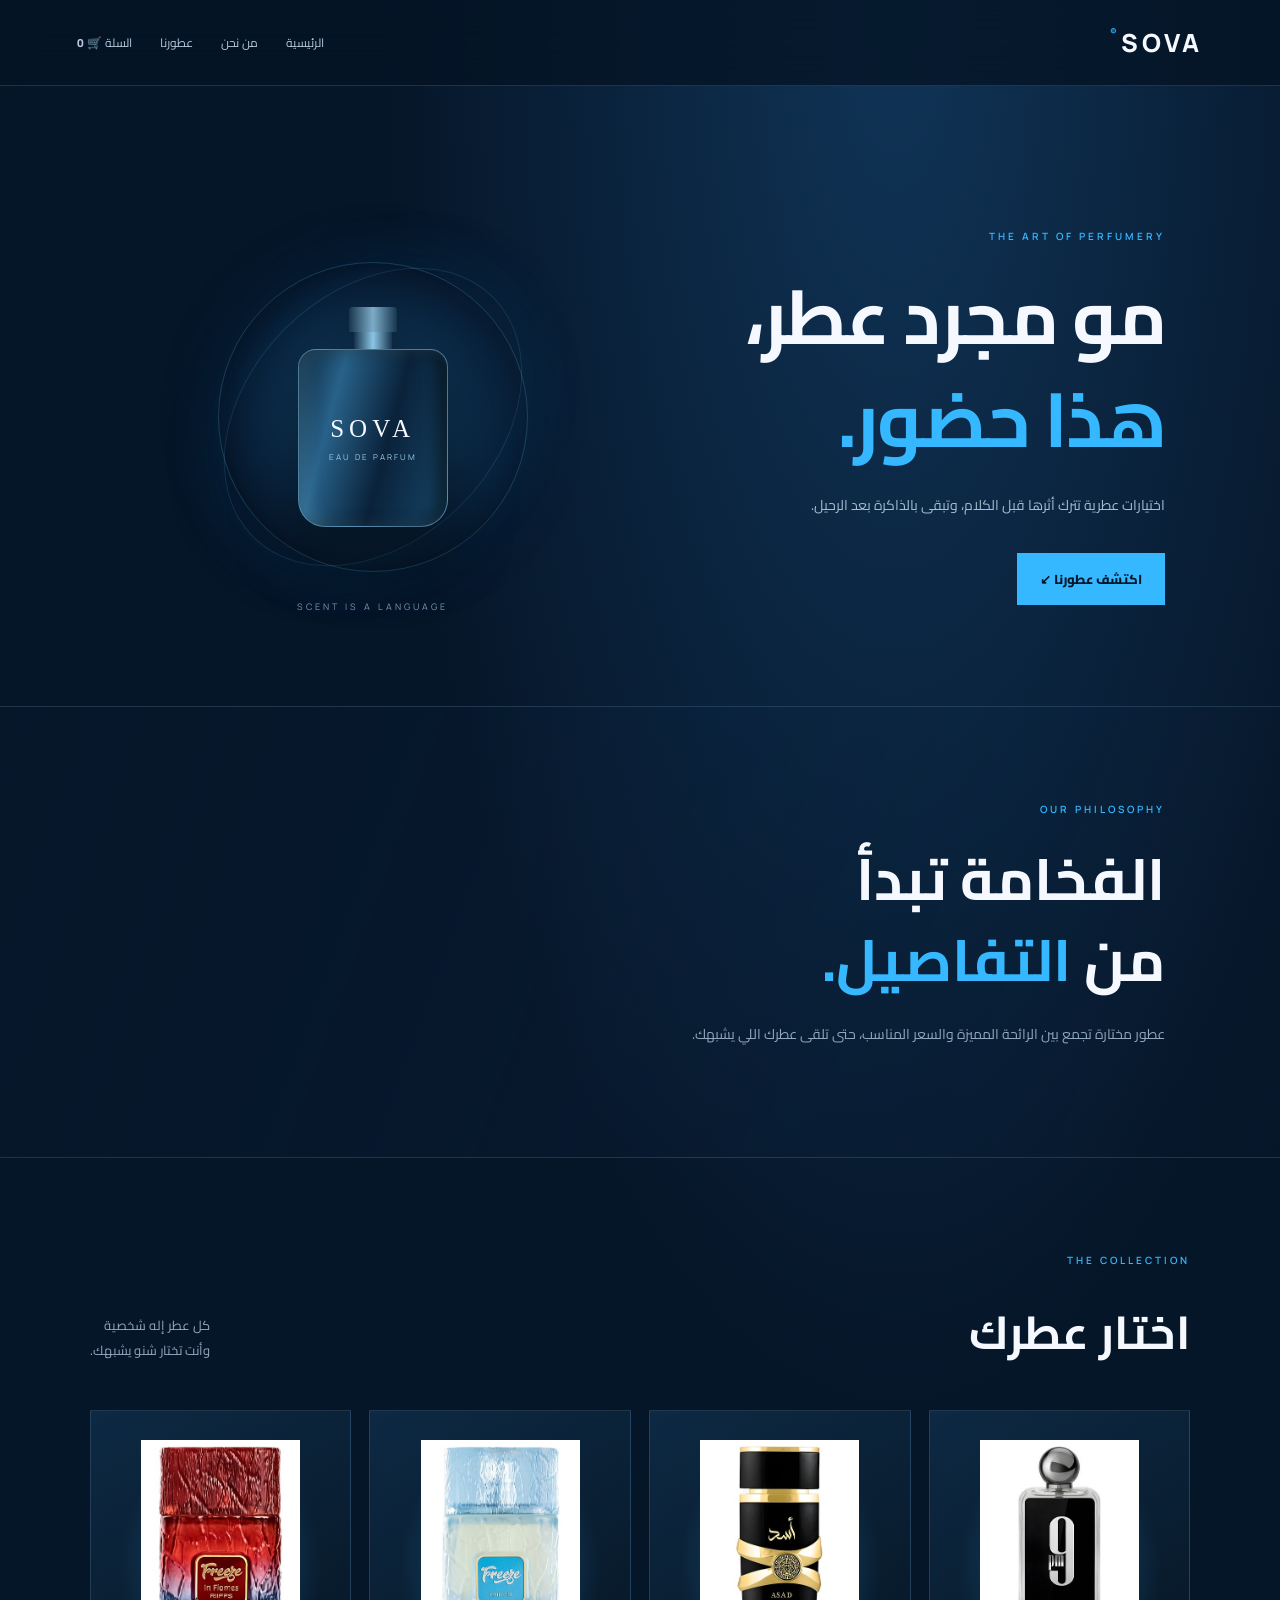
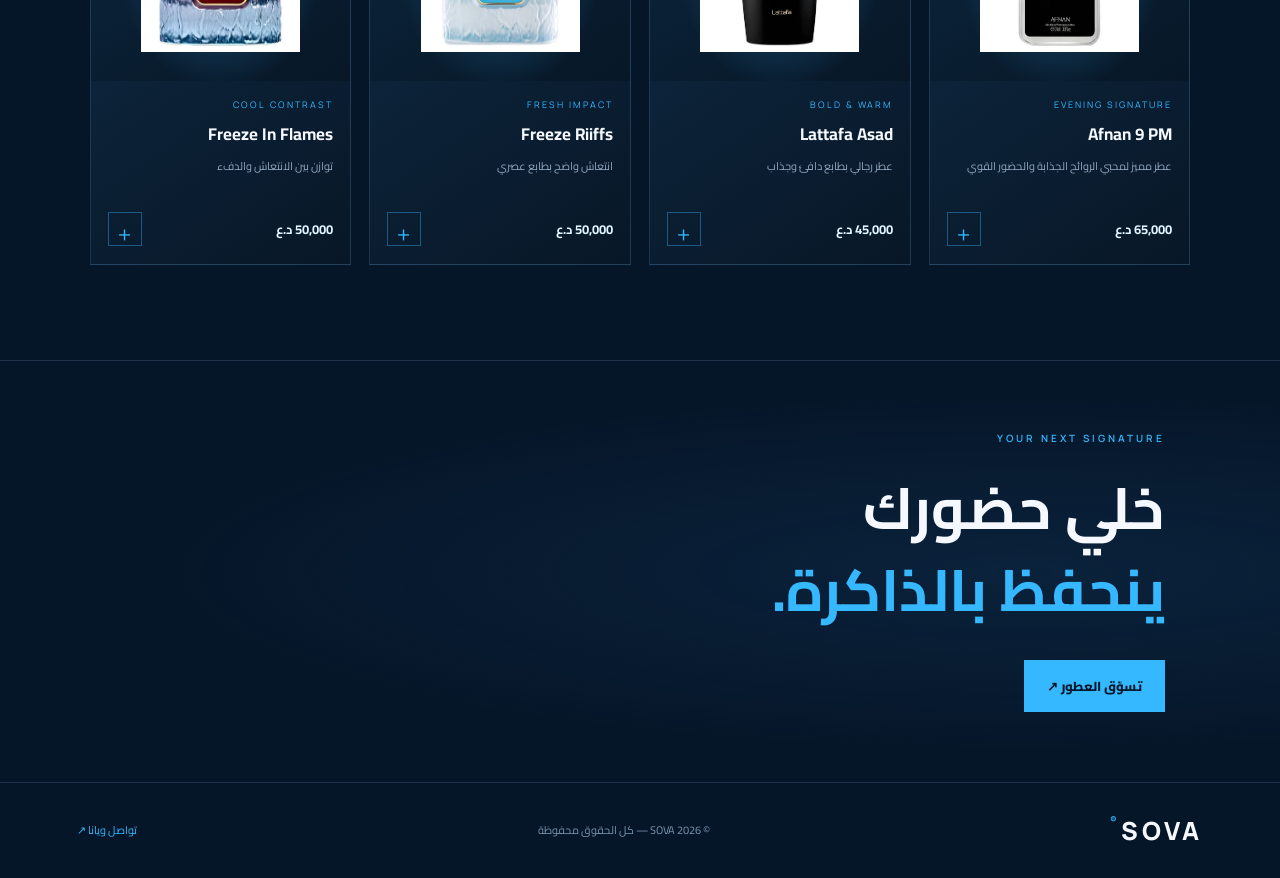
==== index.html @ 84c91864 "Change favicon from PNG to SVG format" ====
<!DOCTYPE html>
<html lang="ar" dir="rtl">
<head>
  <link rel="icon" type="image/svg+xml" href="static/images/sova-icon.svg">
  <meta charset="UTF-8">
  <meta name="viewport" content="width=device-width, initial-scale=1.0">
  <meta name="theme-color" content="#061629">
  <title>SOVA | عطور فاخرة</title>
  <link rel="stylesheet" href="static/css/style.css">
</head>
<body>

<header class="header">
  <a class="logo" href="index.html">SOVA<span>®</span></a>
  <nav>
    <a href="index.html">الرئيسية</a>
    <a href="#about">من نحن</a>
    <a href="#collection">عطورنا</a>
    <a href="cart.html">السلة 🛒 <b id="cart-count">0</b></a>
  </nav>
</header>

<main>
  <section class="hero">
    <div class="hero-content">
      <p class="eyebrow">THE ART OF PERFUMERY</p>
      <h1>مو مجرد عطر،<br><span>هذا حضور.</span></h1>
      <p class="description">
        اختيارات عطرية تترك أثرها قبل الكلام،
        وتبقى بالذاكرة بعد الرحيل.
      </p>
      <a class="button" href="#collection">اكتشف عطورنا ↙</a>
    </div>

    <div class="hero-art">
      <div class="ring ring-one"></div>
      <div class="ring ring-two"></div>
      <div class="bottle">
        <div class="cap"></div>
        <div class="neck"></div>
        <div class="bottle-body">
          <span>SOVA</span>
          <small>EAU DE PARFUM</small>
        </div>
      </div>
      <p class="art-caption">SCENT IS A LANGUAGE</p>
    </div>
  </section>

  <section class="about" id="about">
    <p class="eyebrow">OUR PHILOSOPHY</p>
    <h2>الفخامة تبدأ<br>من <span>التفاصيل.</span></h2>
    <p>عطور مختارة تجمع بين الرائحة المميزة والسعر المناسب، حتى تلقى عطرك اللي يشبهك.</p>
  </section>

  <section class="collection" id="collection">
    <div class="section-heading">
      <div>
        <p class="eyebrow">THE COLLECTION</p>
        <h2>اختار عطرك</h2>
      </div>
      <p>كل عطر إله شخصية<br>وأنت تختار شنو يشبهك.</p>
    </div>

    <div class="products">
      <article class="product">
        <a href="product.html?id=afnan" class="product-image">
          <img src="static/images/AFNAN.jpg" alt="Afnan 9 PM">
        </a>
        <p class="product-label">EVENING SIGNATURE</p>
        <h3>Afnan 9 PM</h3>
        <p class="product-desc">عطر مميز لمحبي الروائح الجذابة والحضور القوي</p>
        <div class="product-bottom">
          <strong>65,000 د.ع</strong>
          <button onclick="addToCart('afnan')">＋</button>
        </div>
      </article>

      <article class="product">
        <a href="product.html?id=asad" class="product-image">
          <img src="static/images/ASAD.jpg" alt="Lattafa Asad">
        </a>
        <p class="product-label">BOLD & WARM</p>
        <h3>Lattafa Asad</h3>
        <p class="product-desc">عطر رجالي بطابع دافئ وجذاب</p>
        <div class="product-bottom">
          <strong>45,000 د.ع</strong>
          <button onclick="addToCart('asad')">＋</button>
        </div>
      </article>

      <article class="product">
        <a href="product.html?id=freeze" class="product-image">
          <img src="static/images/FREEZE RIIFFS.jpg" alt="Freeze Riiffs">
        </a>
        <p class="product-label">FRESH IMPACT</p>
        <h3>Freeze Riiffs</h3>
        <p class="product-desc">انتعاش واضح بطابع عصري</p>
        <div class="product-bottom">
          <strong>50,000 د.ع</strong>
          <button onclick="addToCart('freeze')">＋</button>
        </div>
      </article>

      <article class="product">
        <a href="product.html?id=flames" class="product-image">
          <img src="static/images/FREEZE IN FLAMES RIIFFS.jpg" alt="Freeze In Flames Riiffs">
        </a>
        <p class="product-label">COOL CONTRAST</p>
        <h3>Freeze In Flames</h3>
        <p class="product-desc">توازن بين الانتعاش والدفء</p>
        <div class="product-bottom">
          <strong>50,000 د.ع</strong>
          <button onclick="addToCart('flames')">＋</button>
        </div>
      </article>
    </div>
  </section>

  <section class="closing">
    <p class="eyebrow">YOUR NEXT SIGNATURE</p>
    <h2>خلي حضورك<br><span>ينحفظ بالذاكرة.</span></h2>
    <a class="button" href="#collection">تسوّق العطور ↗</a>
  </section>
</main>

<footer>
  <a class="logo" href="index.html">SOVA<span>®</span></a>
  <p>© 2026 SOVA — كل الحقوق محفوظة</p>
  <a href="https://wa.me/9647806364447">تواصل ويانا ↗</a>
</footer>

<script src="static/js/app.js"></script>
</body>
</html>
---- static/css/style.css ----
@import url('https://fonts.googleapis.com/css2?family=Cairo:wght@400;500;600;700;800&family=Manrope:wght@400;500;600;700;800&display=swap');
:root{--bg:#061629;--panel:#0a2038;--blue:#35b8ff;--cyan:#8cddff;--text:#f5f8ff;--muted:#91a8bf;--line:rgba(154,204,238,.16)}
*{box-sizing:border-box}
html{scroll-behavior:smooth;scroll-padding-top:90px}
body{margin:0;background:radial-gradient(ellipse at 70% 0%,#103457 0,transparent 40%),var(--bg);color:var(--text);font-family:'Cairo',sans-serif;overflow-x:hidden}
a{color:inherit;text-decoration:none}
button{font:inherit;cursor:pointer}
.header{height:86px;display:flex;align-items:center;justify-content:space-between;padding:0 clamp(20px,6vw,88px);border-bottom:1px solid var(--line);background:rgba(5,20,37,.78);backdrop-filter:blur(18px);position:sticky;top:0;z-index:20}
.logo{font:800 25px Manrope,sans-serif;letter-spacing:4px;color:#f5f8ff}.logo span{font-size:10px;color:var(--blue);vertical-align:top}
nav{display:flex;align-items:center;gap:28px}nav a{font-size:12px;color:#b8cadd;transition:color .2s}nav a:hover{color:var(--blue)}
.hero{min-height:620px;padding:70px clamp(22px,9vw,140px) 28px;display:grid;grid-template-columns:1fr 1fr;align-items:center;gap:20px;position:relative;overflow:hidden}
.hero-content{z-index:2;animation:rise .9s both}.eyebrow{font:600 10px Manrope,sans-serif;letter-spacing:3px;color:var(--blue);margin:0 0 22px}
.hero h1{font-size:clamp(44px,6vw,76px);line-height:1.35;margin:0 0 20px;letter-spacing:-2px}.hero h1 span,.about h2 span,.closing h2 span{color:var(--blue)}
.description{max-width:420px;color:#a7bdd0;line-height:2;font-size:14px}
.button{display:inline-flex;align-items:center;justify-content:center;margin-top:20px;padding:14px 23px;background:var(--blue);color:#04172a;font-size:13px;font-weight:800;transition:.25s}.button:hover{transform:translateY(-3px);background:#8cddff}
.hero-art{height:420px;display:grid;place-items:center;position:relative;isolation:isolate}.hero-art:before{content:"";position:absolute;width:300px;height:300px;border-radius:50%;background:radial-gradient(circle,#1c5b88 0,#0b2b4a 48%,transparent 72%)}
.ring{position:absolute;width:310px;height:310px;border:1px solid #61bff13a;border-radius:50%;box-shadow:0 0 65px #0b4b7928}.ring-one{animation:spin 34s linear infinite}.ring-two{width:250px;height:340px;transform:rotate(45deg);border-color:#61bff126}
.bottle{position:relative;z-index:1;width:150px;filter:drop-shadow(0 20px 30px #0009);animation:float 5s ease-in-out infinite}.cap{width:48px;height:25px;margin:auto;background:linear-gradient(90deg,#19364e,#7dacc8,#17364d);border-radius:4px 4px 1px 1px}.neck{width:38px;height:17px;margin:auto;background:linear-gradient(90deg,#15334b,#8cc5e5,#18354d)}
.bottle-body{height:178px;border:1px solid #8cc5e57a;border-radius:18px 18px 27px 27px;background:linear-gradient(105deg,#0a243a,#28628a 25%,#0a223a 58%,#17486a);box-shadow:inset 9px 0 15px #9cdef32b,inset -10px 0 16px #0008;display:flex;align-items:center;justify-content:center;flex-direction:column;gap:8px}
.bottle-body span{font:500 25px Georgia,serif;letter-spacing:5px}.bottle-body small{font:8px Manrope,sans-serif;letter-spacing:2px;color:#9ecce5}.art-caption{position:absolute;bottom:5px;font:9px Manrope,sans-serif;letter-spacing:3px;color:#7698b4}
.about{padding:95px clamp(22px,9vw,140px);border-top:1px solid var(--line);border-bottom:1px solid var(--line);background:linear-gradient(110deg,transparent,#0a24402e,transparent)}
.about h2,.closing h2{font-size:clamp(36px,5vw,58px);line-height:1.4;margin:20px 0}.about>p:last-child{max-width:520px;color:var(--muted);line-height:2;font-size:14px}
.collection{padding:95px clamp(22px,7vw,105px)}.section-heading{display:flex;justify-content:space-between;align-items:end;margin-bottom:35px}.section-heading h2{font-size:clamp(32px,4vw,46px);margin:0}.section-heading>p{font-size:13px;color:var(--muted);line-height:1.9}
.products{display:grid;grid-template-columns:repeat(4,minmax(0,1fr));gap:18px}.product{background:linear-gradient(145deg,#102c47,#081727);border:1px solid var(--line);padding:0 0 18px;min-width:0;overflow:hidden;transition:transform .3s,border-color .3s}.product:hover{transform:translateY(-7px);border-color:#35b8ff70}
.product-image{height:240px;display:grid;place-items:center;background:radial-gradient(ellipse at 50% 58%,#1b527a 0,transparent 55%),linear-gradient(150deg,#0d2943,#071726);overflow:hidden}.product-image img{width:100%;height:100%;object-fit:contain;padding:15px;transition:transform .45s}.product:hover .product-image img{transform:scale(1.06)}
.product-label{font:9px Manrope,sans-serif;letter-spacing:2px;color:var(--blue);margin:17px 17px 7px}.product h3{font-size:17px;margin:0 17px 7px}.product-desc{font-size:11px;color:var(--muted);line-height:1.8;min-height:40px;margin:0 17px 15px}.product-bottom{display:flex;align-items:center;justify-content:space-between;gap:8px;margin:0 17px}.product-bottom strong{font-size:13px;color:#dff5ff}.product-bottom button{width:34px;height:34px;border:1px solid #35b8ff66;background:transparent;color:var(--blue);font-size:21px}.product-bottom button:hover{background:var(--blue);color:#031426}
.closing{padding:70px clamp(22px,9vw,140px);border-top:1px solid var(--line);background:radial-gradient(ellipse at 80% 50%,#10345766,transparent 60%)}.closing h2{margin-bottom:10px}
footer{padding:30px clamp(20px,6vw,88px);border-top:1px solid var(--line);display:flex;justify-content:space-between;align-items:center;gap:18px;color:#7995ad;font-size:11px}footer p{margin:0}footer>a:last-child{color:var(--blue)}
@keyframes rise{from{opacity:0;transform:translateY(22px)}to{opacity:1;transform:translateY(0)}}@keyframes float{0%,100%{transform:translateY(0)}50%{transform:translateY(-10px)}}@keyframes spin{to{transform:rotate(360deg)}}
@media(max-width:1000px){.products{grid-template-columns:repeat(2,minmax(0,1fr))}.hero{min-height:550px}.hero-art{height:350px}.product-image{height:250px}}
@media(max-width:650px){.header{height:auto;min-height:72px;padding:15px 18px;align-items:flex-start;gap:15px;flex-direction:column}.header nav{display:flex;flex-wrap:wrap;gap:14px}.hero{grid-template-columns:1fr;padding:45px 23px 20px}.hero h1{font-size:50px}.hero-art{height:320px;grid-row:2}.ring{width:245px;height:245px}.ring-two{width:200px;height:285px}.about,.collection,.closing{padding:65px 22px}.section-heading{align-items:flex-start;flex-direction:column;gap:12px}.section-heading>p br{display:none}.products{gap:11px}.product-image{height:180px}.product h3{font-size:14px}.product-label{font-size:8px;margin-right:12px;margin-left:12px}.product-desc{margin-right:12px;margin-left:12px;min-height:60px}.product-bottom{margin:0 12px}.product-bottom strong{font-size:11px}.product-bottom button{width:30px;height:30px}footer{flex-wrap:wrap}footer p{width:100%;order:3}}
@media(prefers-reduced-motion:reduce){*,*:before,*:after{animation-duration:.01ms!important;scroll-behavior:auto!important;transition-duration:.01ms!important}}

.product-card img {
    width: 100%;
    height: 280px;
    object-fit: contain;
    display: block;
    margin: 0 auto;
}

.product-card {
    overflow: hidden;
}


/* SOVA - ضبط صور العطور */
.product-image {
    height: 270px;
    padding: 14px;
    display: flex;
    align-items: center;
    justify-content: center;
    overflow: hidden;
}

.product-image img {
    display: block;
    width: 100%;
    height: 100%;
    max-width: 100%;
    max-height: 100%;
    object-fit: contain;
    object-position: center;
}


/* Fix SOVA product image visibility */
.product-image img {
    display: block !important;
    opacity: 1 !important;
    visibility: visible !important;
    width: 100% !important;
    height: 100% !important;
    max-width: 100%;
    object-fit: contain !important;
    position: relative;
    z-index: 2;
}
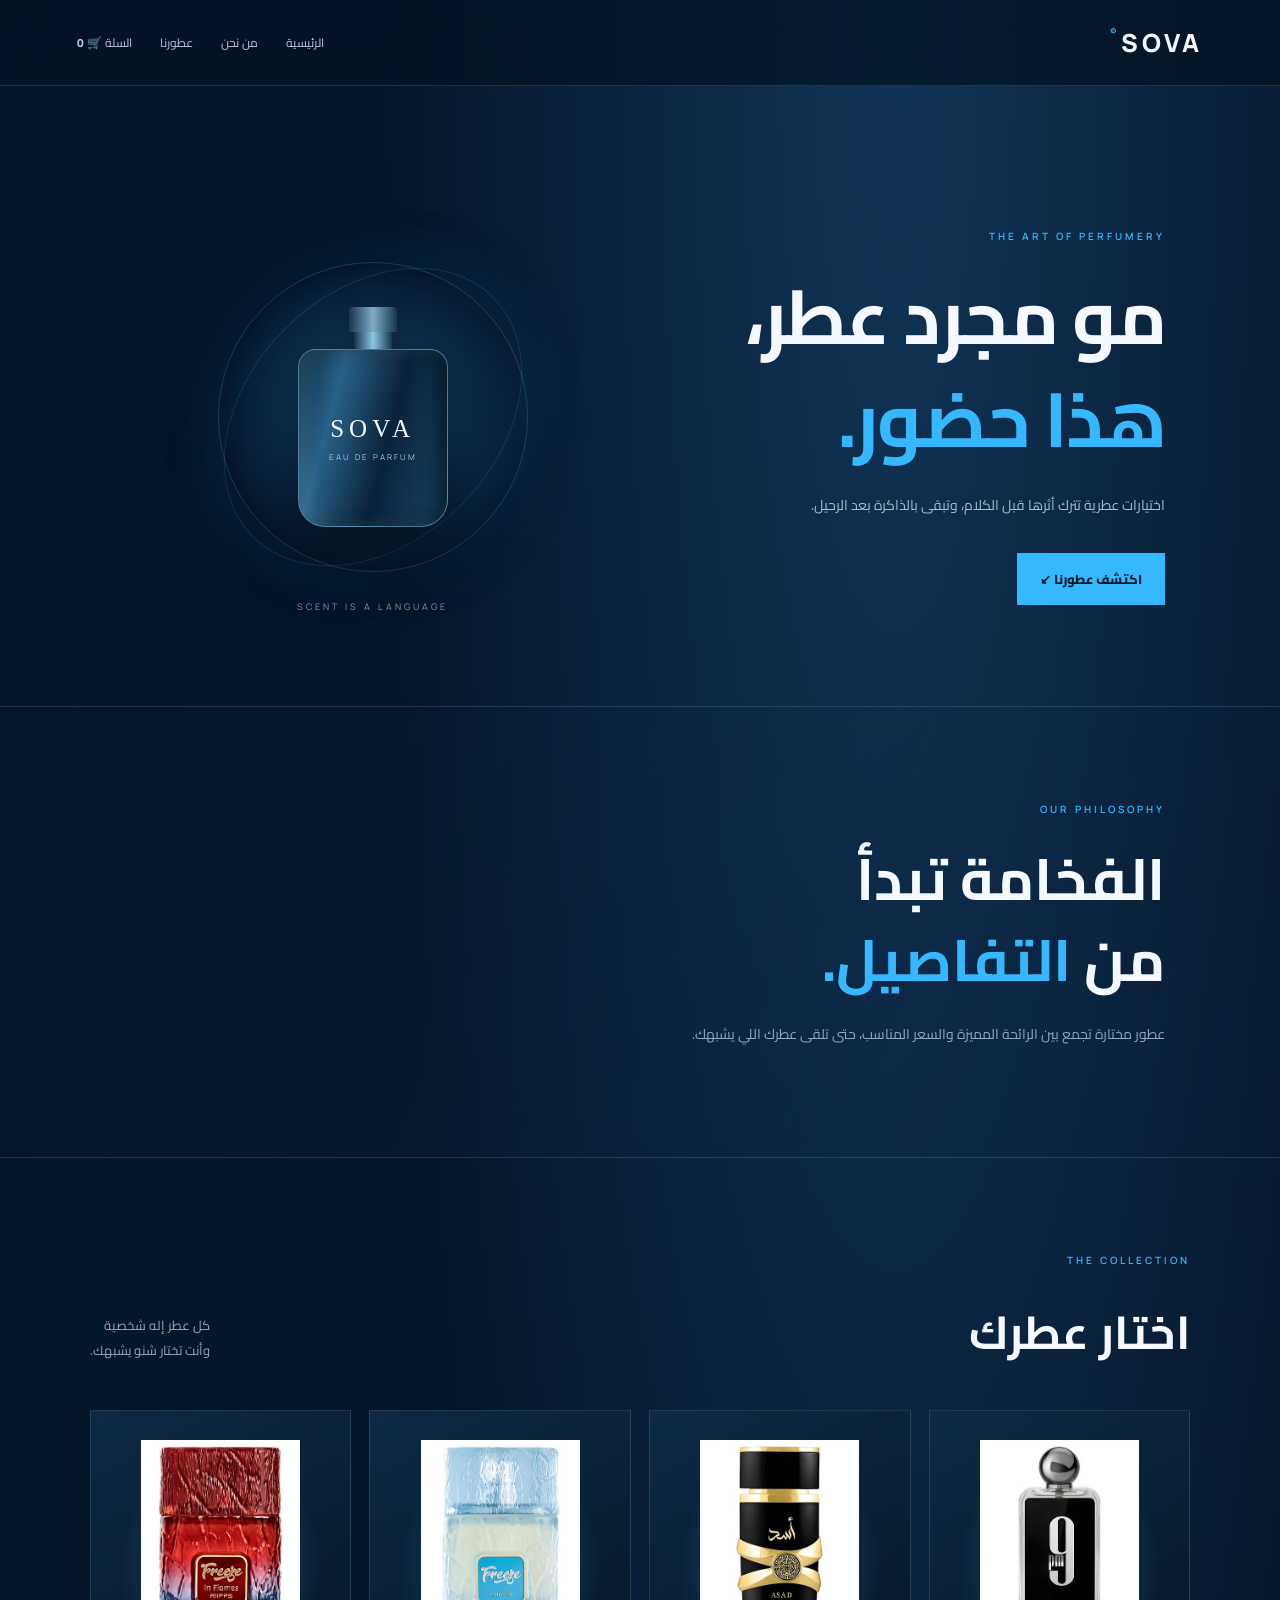
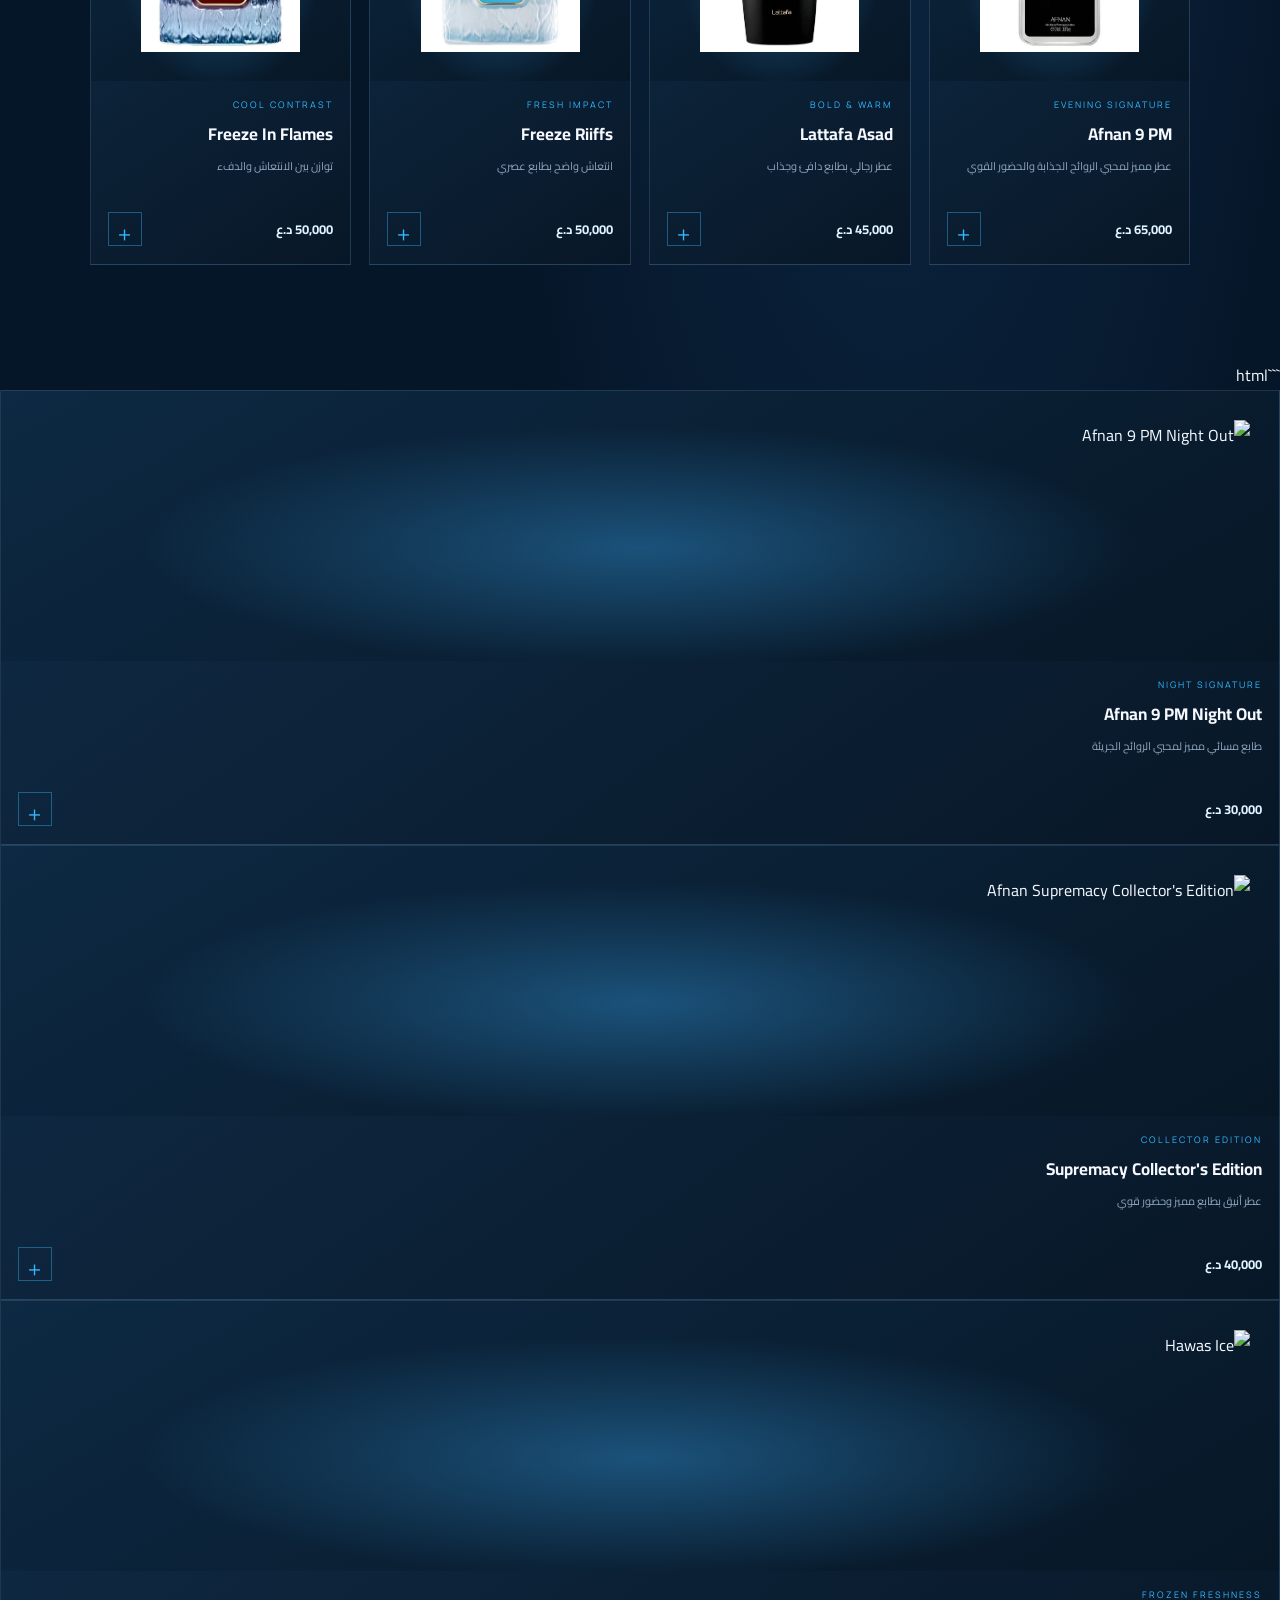
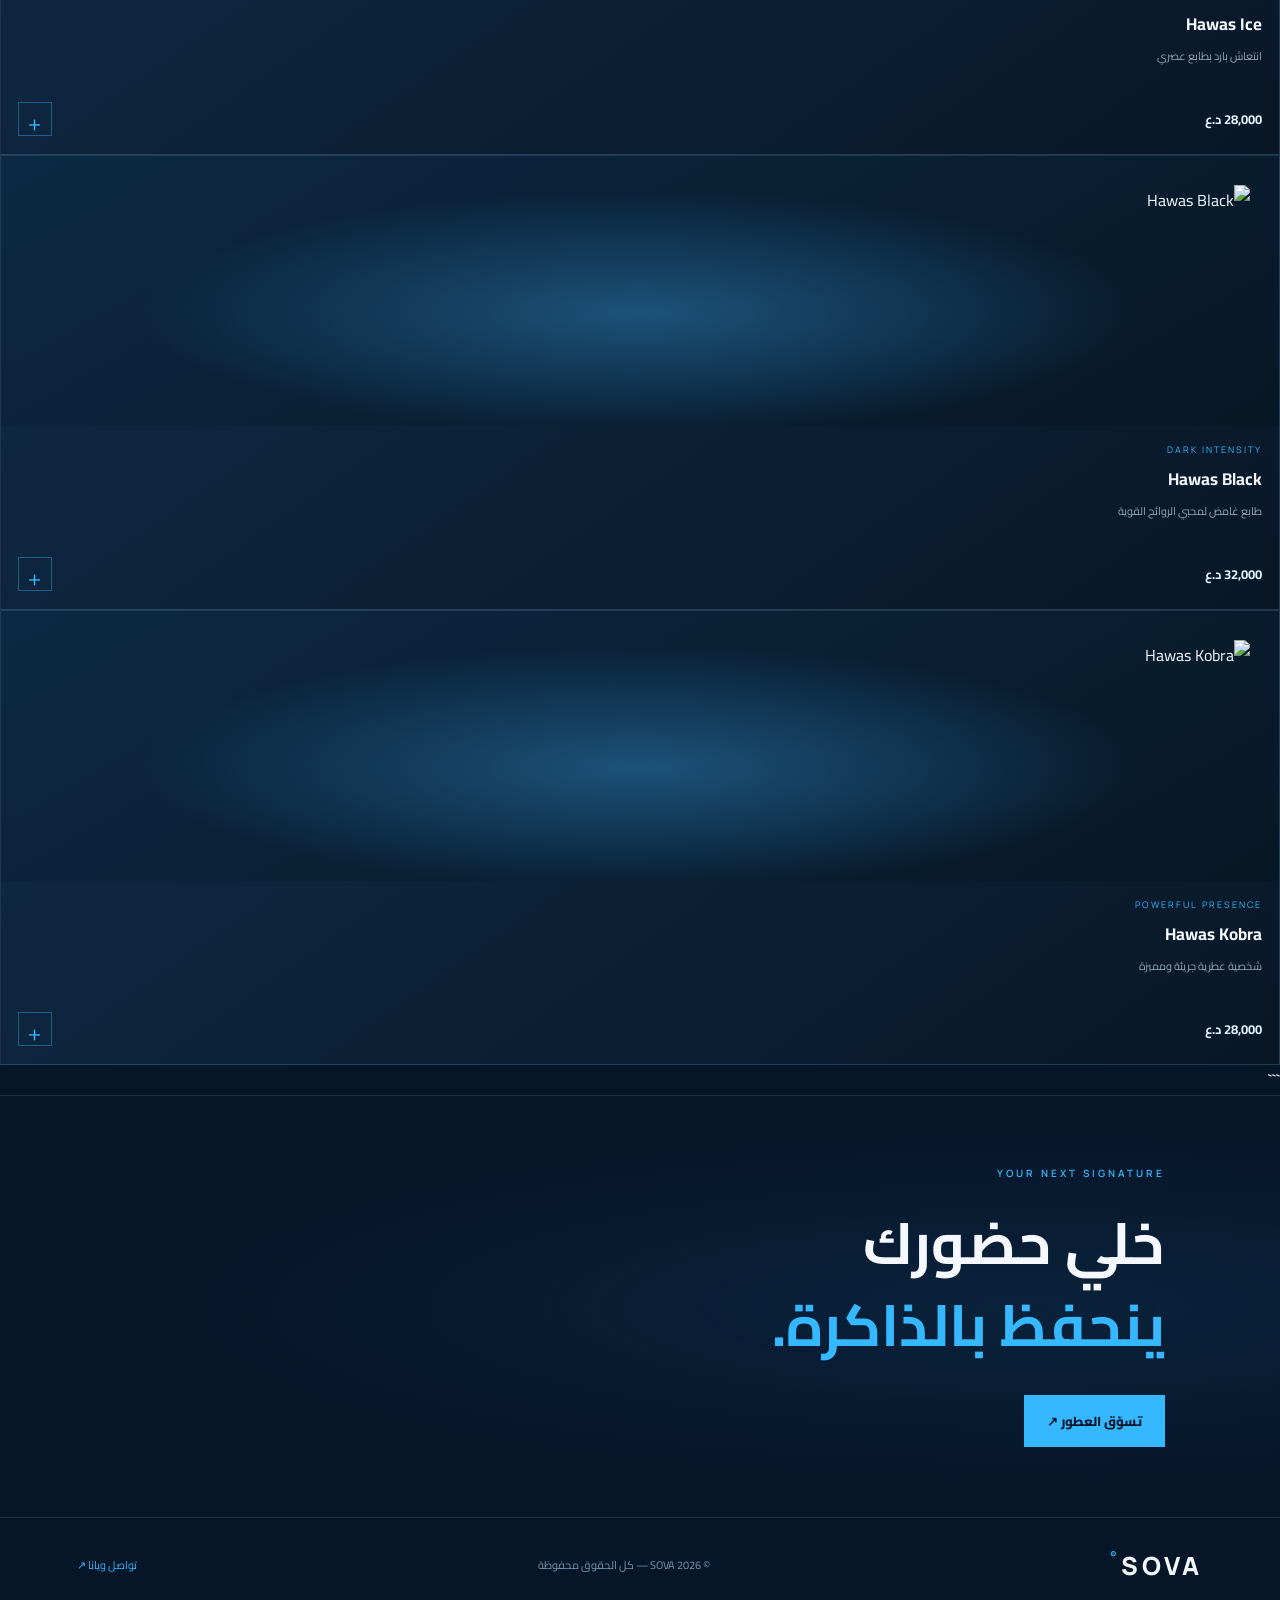
==== commit 980b155f: "Add multiple product articles to index.html" ====
--- a/index.html
+++ b/index.html
@@ -117,6 +117,77 @@
       </article>
     </div>
   </section>
+  ```html
+      <!-- Afnan 9 PM Night Out -->
+      <article class="product">
+        <a href="product.html?id=night-out" class="product-image">
+          <img src="static/images/night-out.jpg" alt="Afnan 9 PM Night Out">
+        </a>
+        <p class="product-label">NIGHT SIGNATURE</p>
+        <h3>Afnan 9 PM Night Out</h3>
+        <p class="product-desc">طابع مسائي مميز لمحبي الروائح الجريئة</p>
+        <div class="product-bottom">
+          <strong>30,000 د.ع</strong>
+          <button onclick="addToCart('night-out')">＋</button>
+        </div>
+      </article>
+
+      <!-- Afnan Supremacy Collector's Edition -->
+      <article class="product">
+        <a href="product.html?id=supremacy-ce" class="product-image">
+          <img src="static/images/supremacy-ce.jpg" alt="Afnan Supremacy Collector's Edition">
+        </a>
+        <p class="product-label">COLLECTOR EDITION</p>
+        <h3>Supremacy Collector's Edition</h3>
+        <p class="product-desc">عطر أنيق بطابع مميز وحضور قوي</p>
+        <div class="product-bottom">
+          <strong>40,000 د.ع</strong>
+          <button onclick="addToCart('supremacy-ce')">＋</button>
+        </div>
+      </article>
+
+      <!-- Hawas Ice -->
+      <article class="product">
+        <a href="product.html?id=hawas-ice" class="product-image">
+          <img src="static/images/hawas-ice.jpg" alt="Hawas Ice">
+        </a>
+        <p class="product-label">FROZEN FRESHNESS</p>
+        <h3>Hawas Ice</h3>
+        <p class="product-desc">انتعاش بارد بطابع عصري</p>
+        <div class="product-bottom">
+          <strong>28,000 د.ع</strong>
+          <button onclick="addToCart('hawas-ice')">＋</button>
+        </div>
+      </article>
+
+      <!-- Hawas Black -->
+      <article class="product">
+        <a href="product.html?id=hawas-black" class="product-image">
+          <img src="static/images/hawas-black.jpg" alt="Hawas Black">
+        </a>
+        <p class="product-label">DARK INTENSITY</p>
+        <h3>Hawas Black</h3>
+        <p class="product-desc">طابع غامض لمحبي الروائح القوية</p>
+        <div class="product-bottom">
+          <strong>32,000 د.ع</strong>
+          <button onclick="addToCart('hawas-black')">＋</button>
+        </div>
+      </article>
+
+      <!-- Hawas Kobra -->
+      <article class="product">
+        <a href="product.html?id=hawas-kobra" class="product-image">
+          <img src="static/images/hawas-kobra.jpg" alt="Hawas Kobra">
+        </a>
+        <p class="product-label">POWERFUL PRESENCE</p>
+        <h3>Hawas Kobra</h3>
+        <p class="product-desc">شخصية عطرية جريئة ومميزة</p>
+        <div class="product-bottom">
+          <strong>28,000 د.ع</strong>
+          <button onclick="addToCart('hawas-kobra')">＋</button>
+        </div>
+      </article>
+```
 
   <section class="closing">
     <p class="eyebrow">YOUR NEXT SIGNATURE</p>
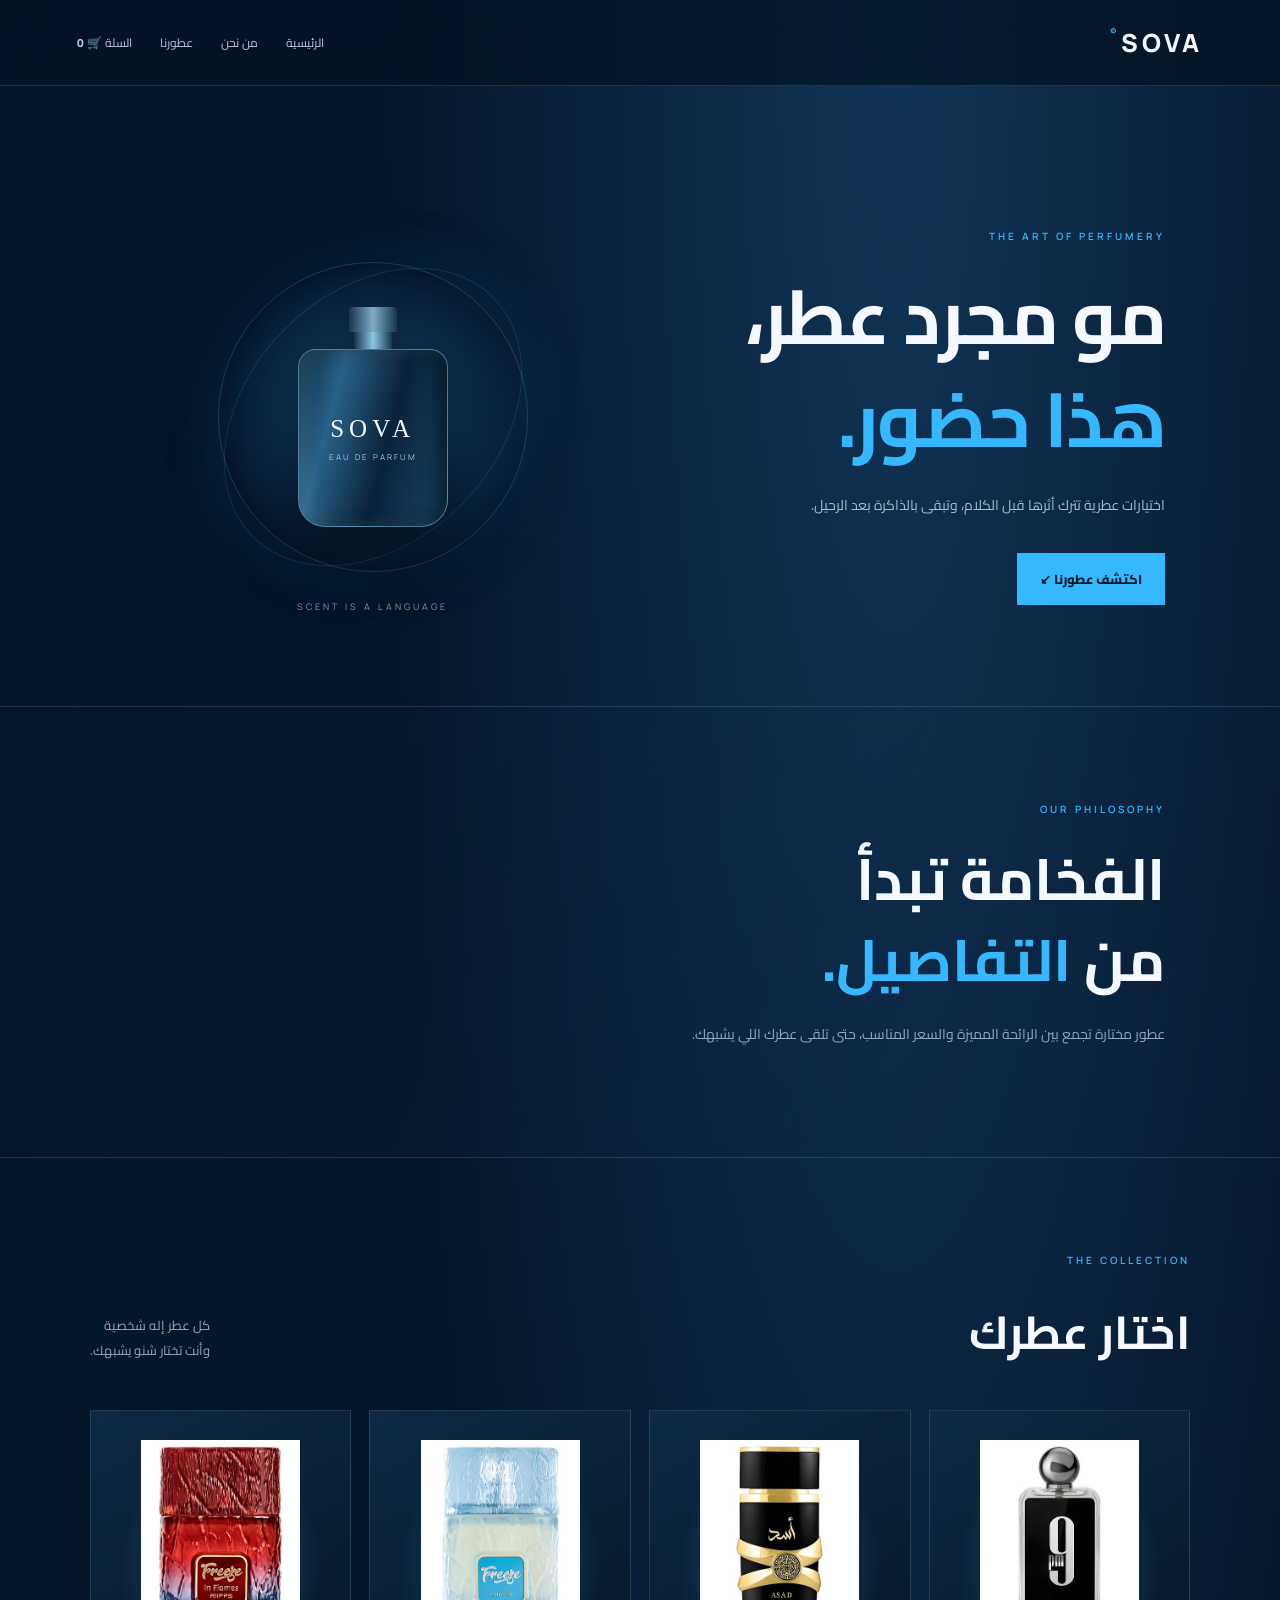
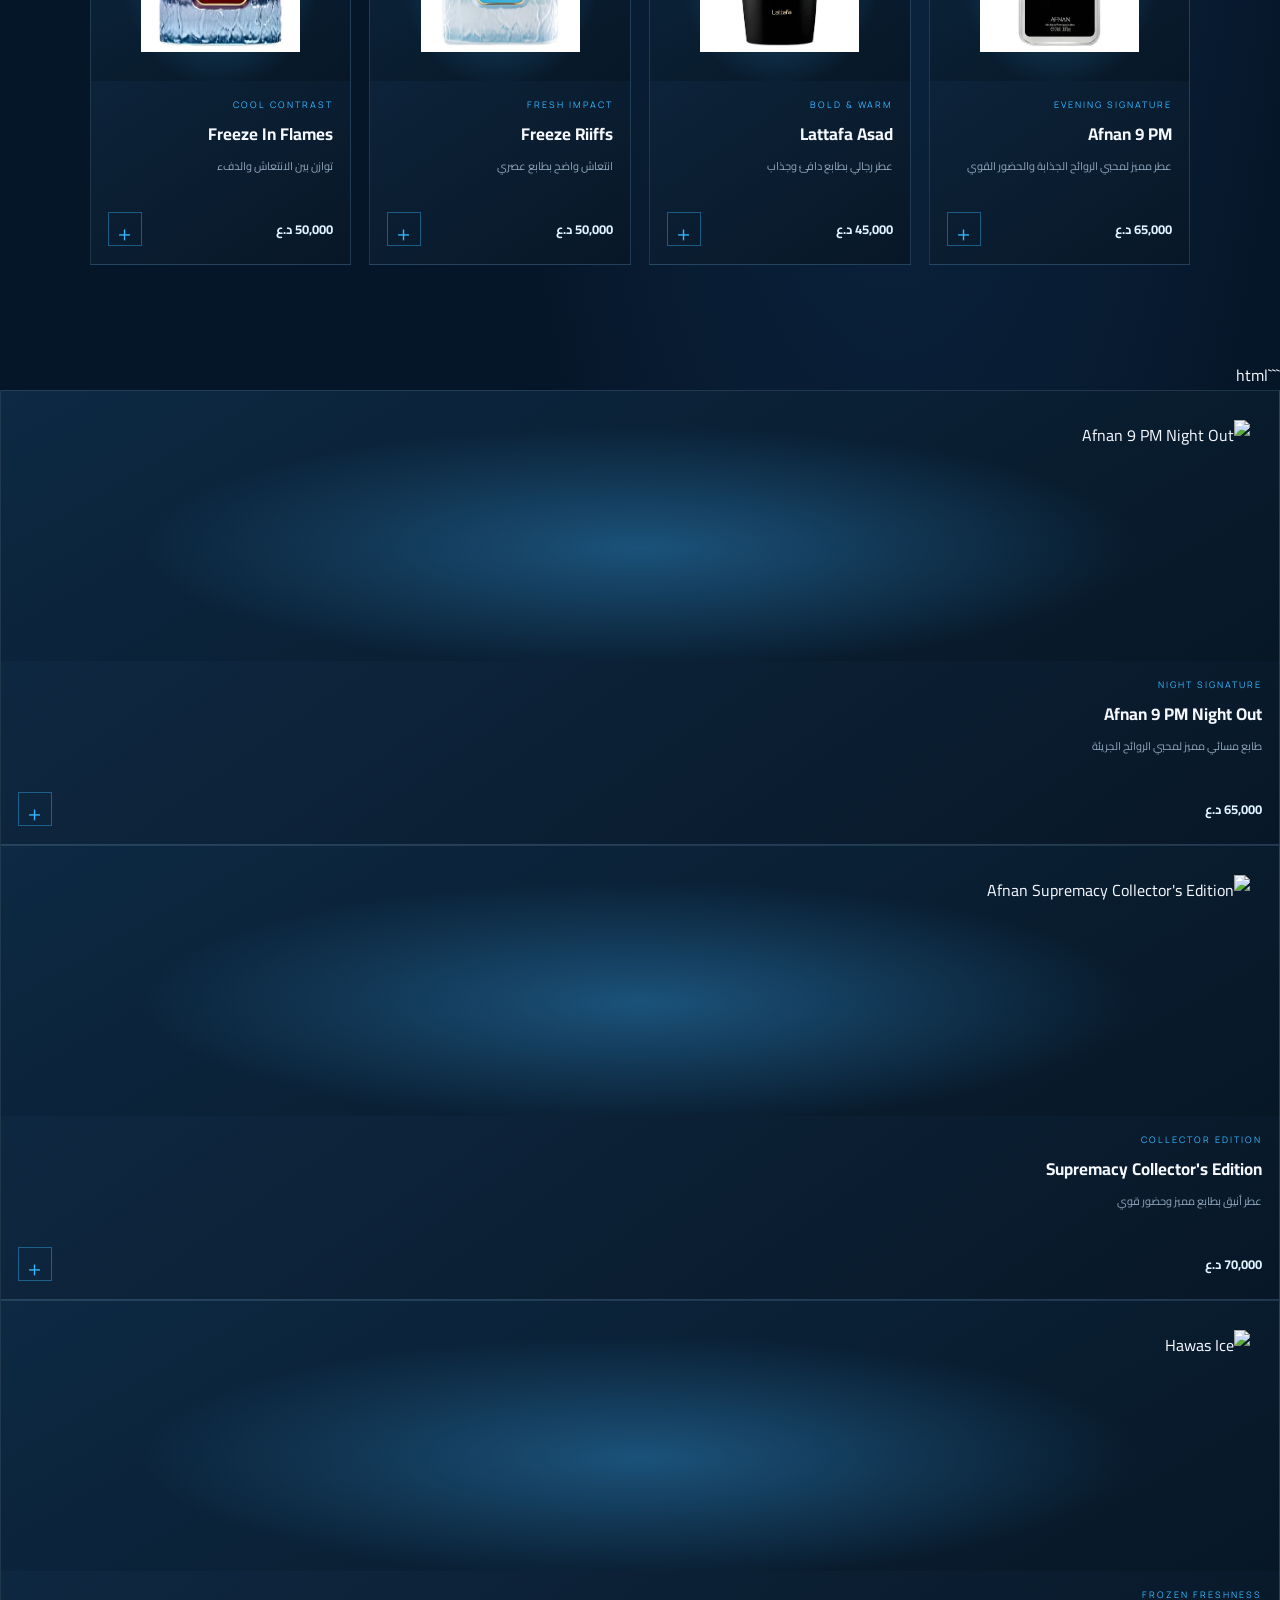
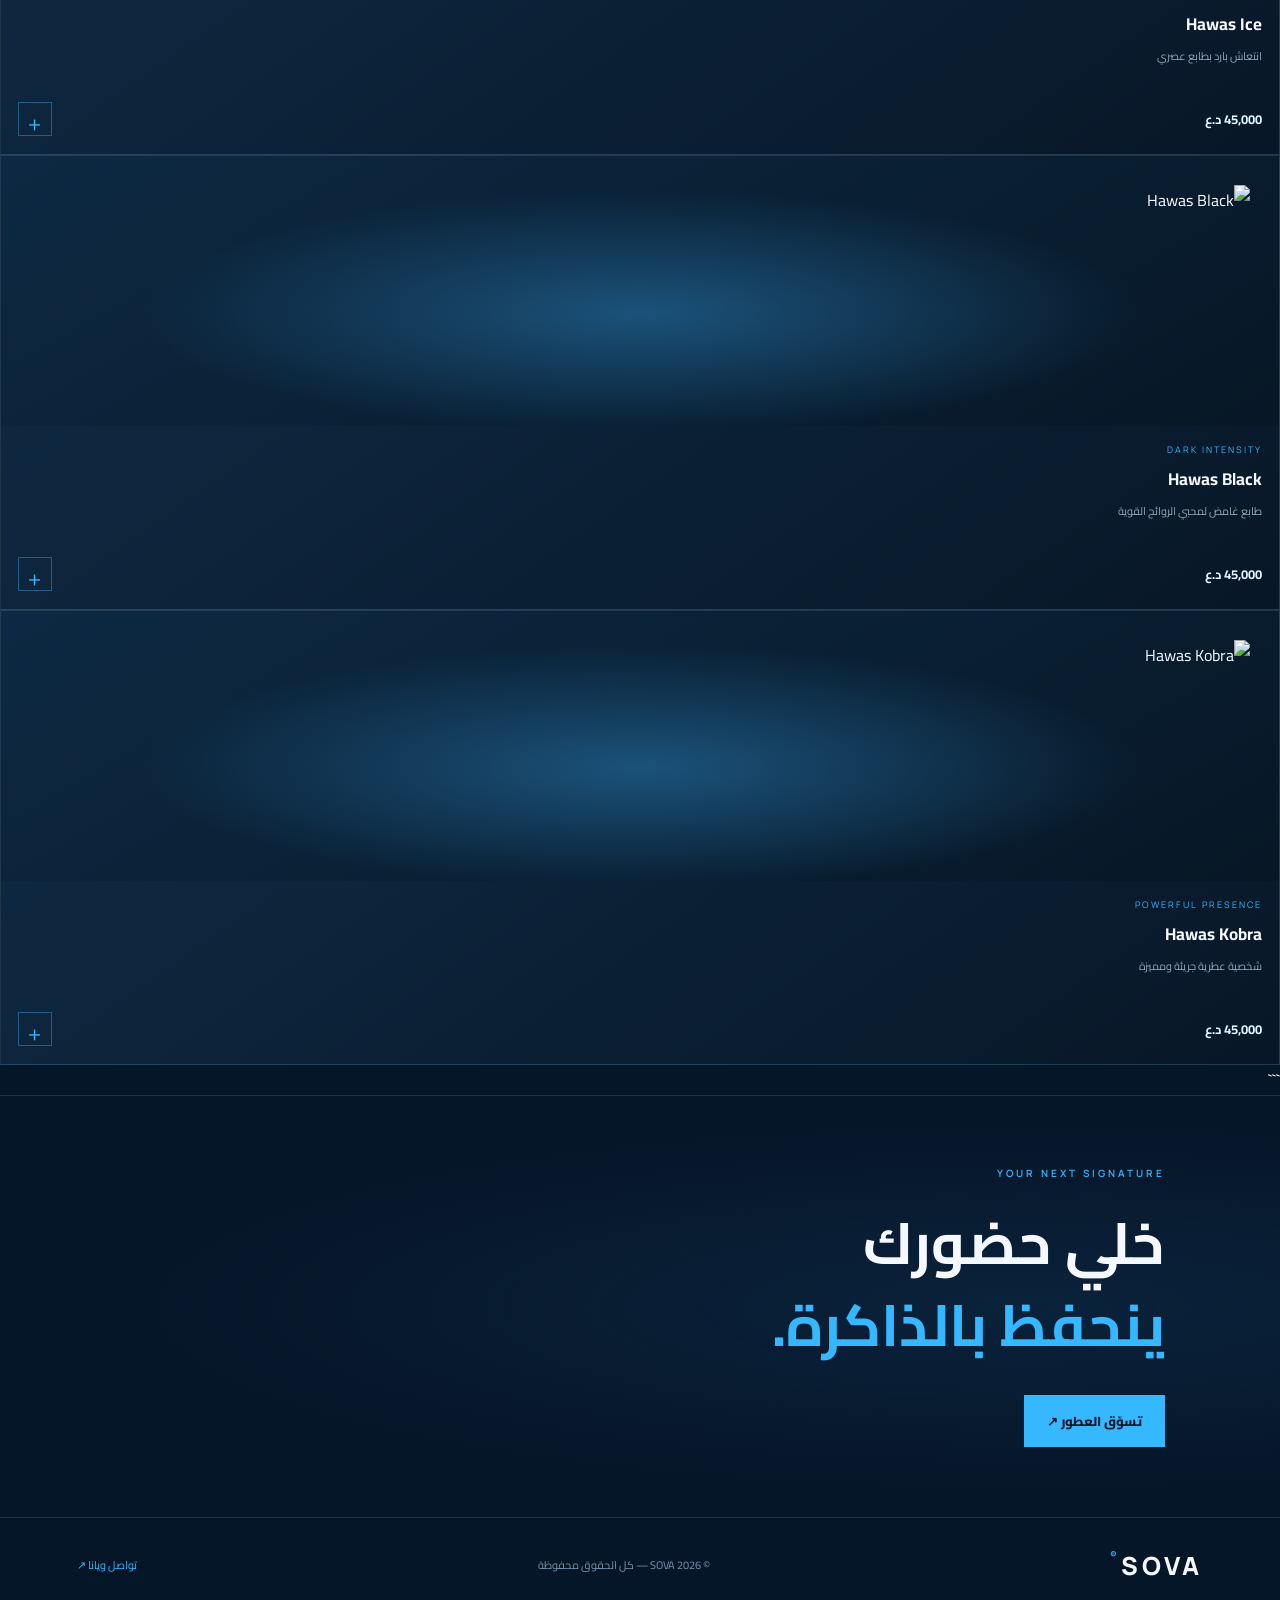
==== commit 6e42c078: "Update product prices in index.html" ====
--- a/index.html
+++ b/index.html
@@ -127,7 +127,7 @@
         <h3>Afnan 9 PM Night Out</h3>
         <p class="product-desc">طابع مسائي مميز لمحبي الروائح الجريئة</p>
         <div class="product-bottom">
-          <strong>30,000 د.ع</strong>
+          <strong>65,000 د.ع</strong>
           <button onclick="addToCart('night-out')">＋</button>
         </div>
       </article>
@@ -141,7 +141,7 @@
         <h3>Supremacy Collector's Edition</h3>
         <p class="product-desc">عطر أنيق بطابع مميز وحضور قوي</p>
         <div class="product-bottom">
-          <strong>40,000 د.ع</strong>
+          <strong>70,000 د.ع</strong>
           <button onclick="addToCart('supremacy-ce')">＋</button>
         </div>
       </article>
@@ -155,7 +155,7 @@
         <h3>Hawas Ice</h3>
         <p class="product-desc">انتعاش بارد بطابع عصري</p>
         <div class="product-bottom">
-          <strong>28,000 د.ع</strong>
+          <strong>45,000 د.ع</strong>
           <button onclick="addToCart('hawas-ice')">＋</button>
         </div>
       </article>
@@ -169,7 +169,7 @@
         <h3>Hawas Black</h3>
         <p class="product-desc">طابع غامض لمحبي الروائح القوية</p>
         <div class="product-bottom">
-          <strong>32,000 د.ع</strong>
+          <strong>45,000 د.ع</strong>
           <button onclick="addToCart('hawas-black')">＋</button>
         </div>
       </article>
@@ -183,7 +183,7 @@
         <h3>Hawas Kobra</h3>
         <p class="product-desc">شخصية عطرية جريئة ومميزة</p>
         <div class="product-bottom">
-          <strong>28,000 د.ع</strong>
+          <strong>45,000 د.ع</strong>
           <button onclick="addToCart('hawas-kobra')">＋</button>
         </div>
       </article>
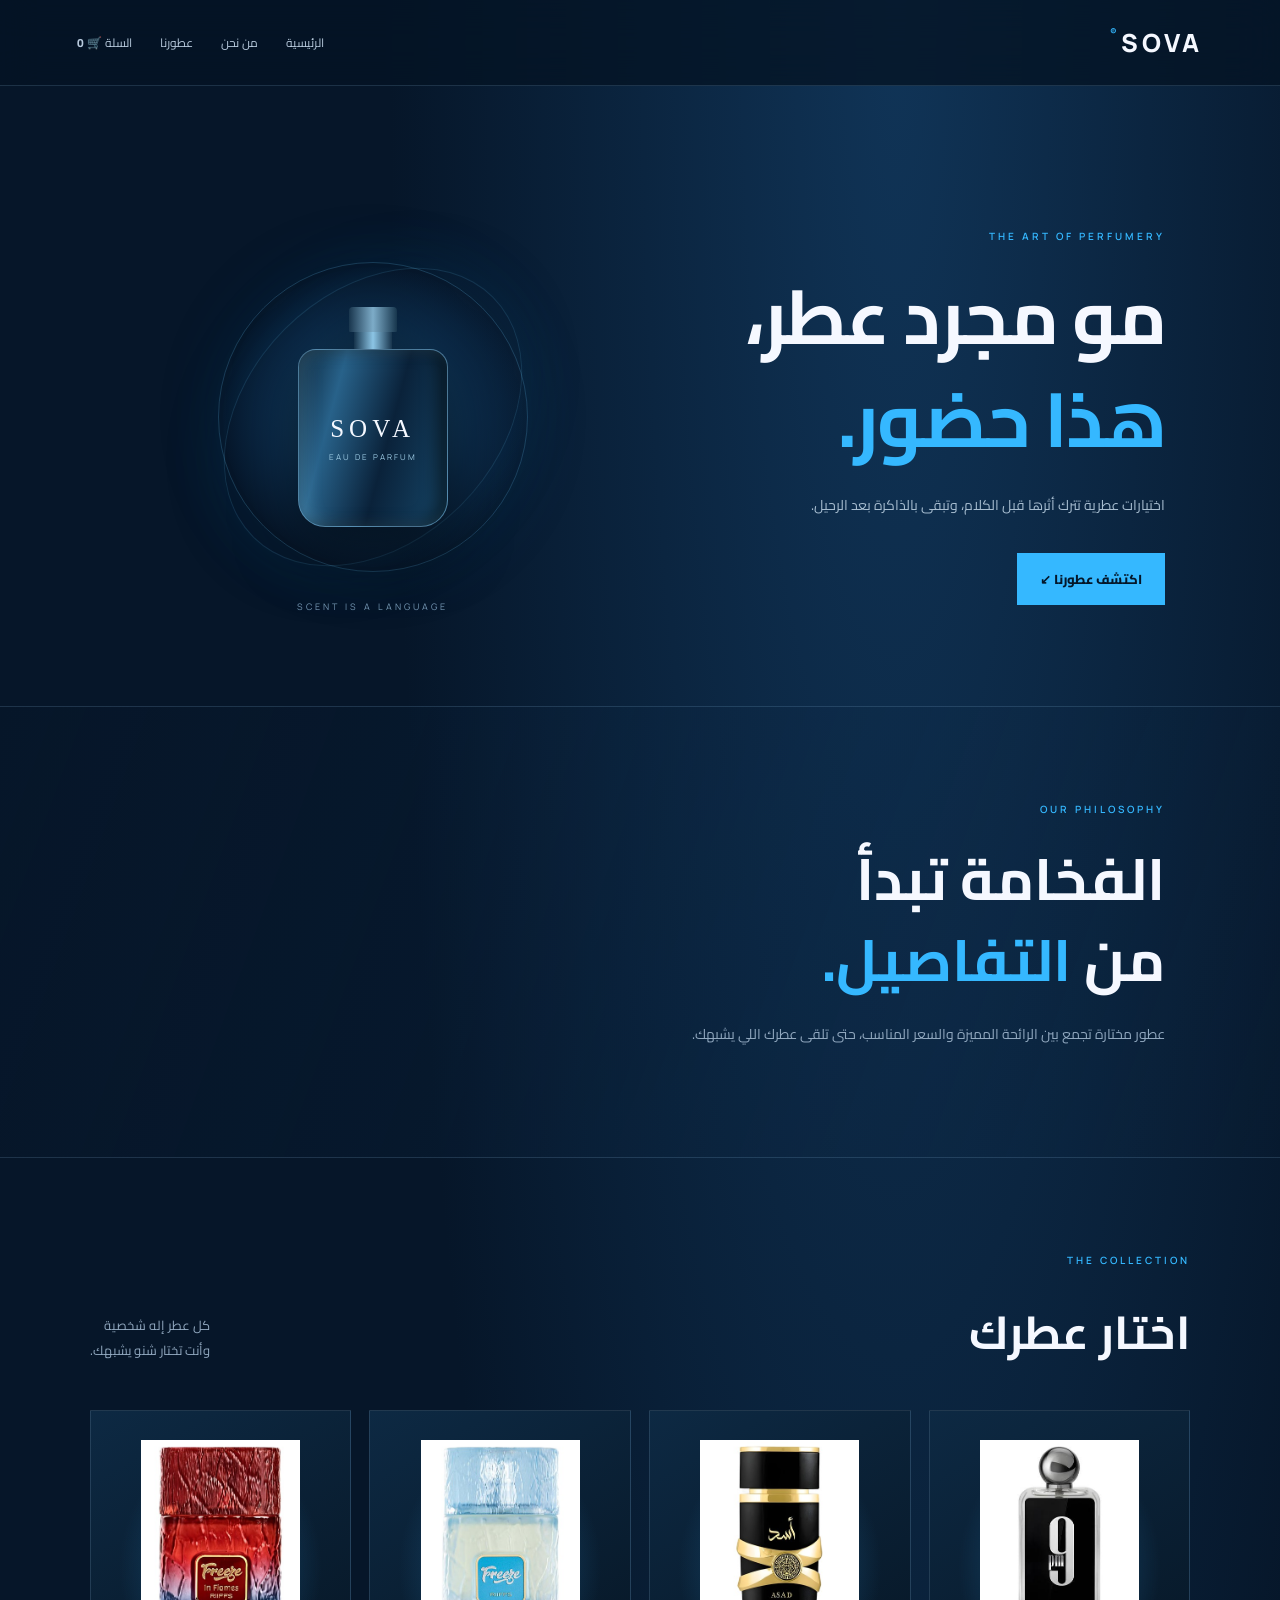
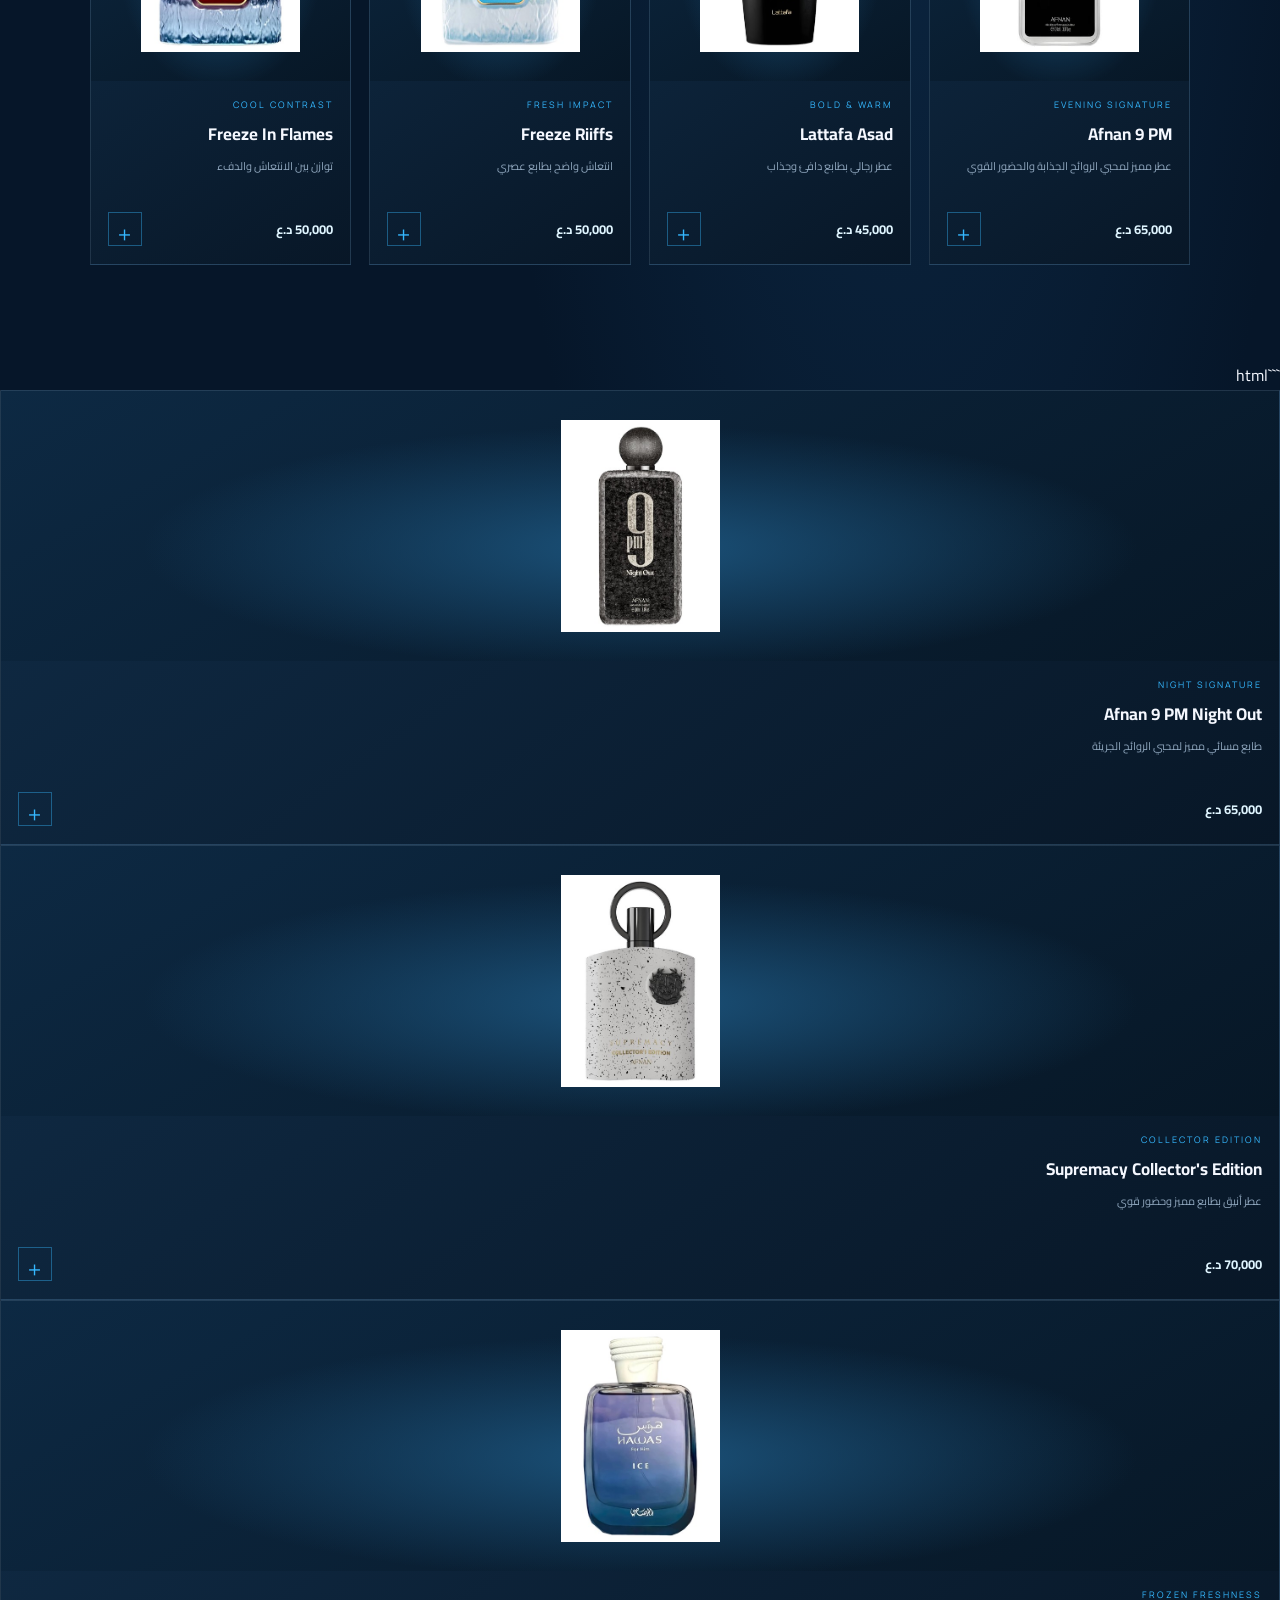
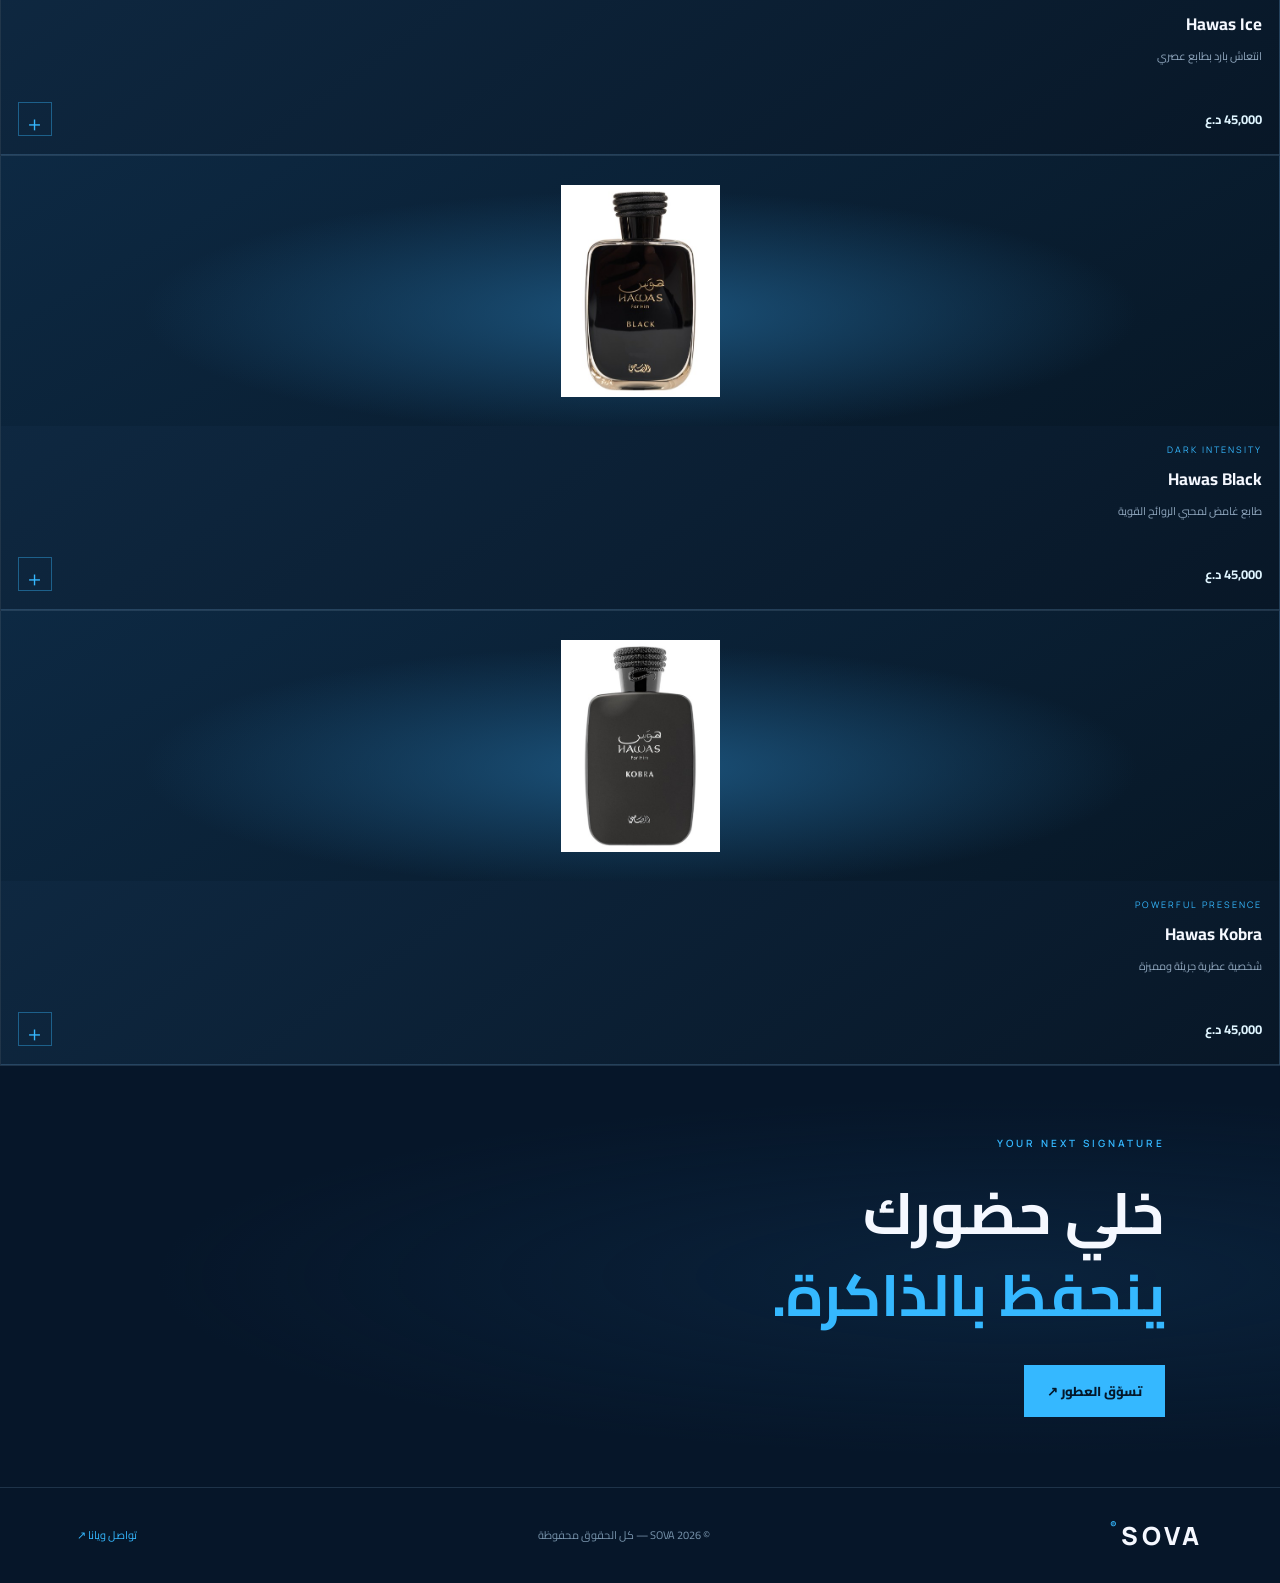
==== commit 446b0389: "Update index.html" ====
--- a/index.html
+++ b/index.html
@@ -187,7 +187,6 @@
           <button onclick="addToCart('hawas-kobra')">＋</button>
         </div>
       </article>
-```
 
   <section class="closing">
     <p class="eyebrow">YOUR NEXT SIGNATURE</p>
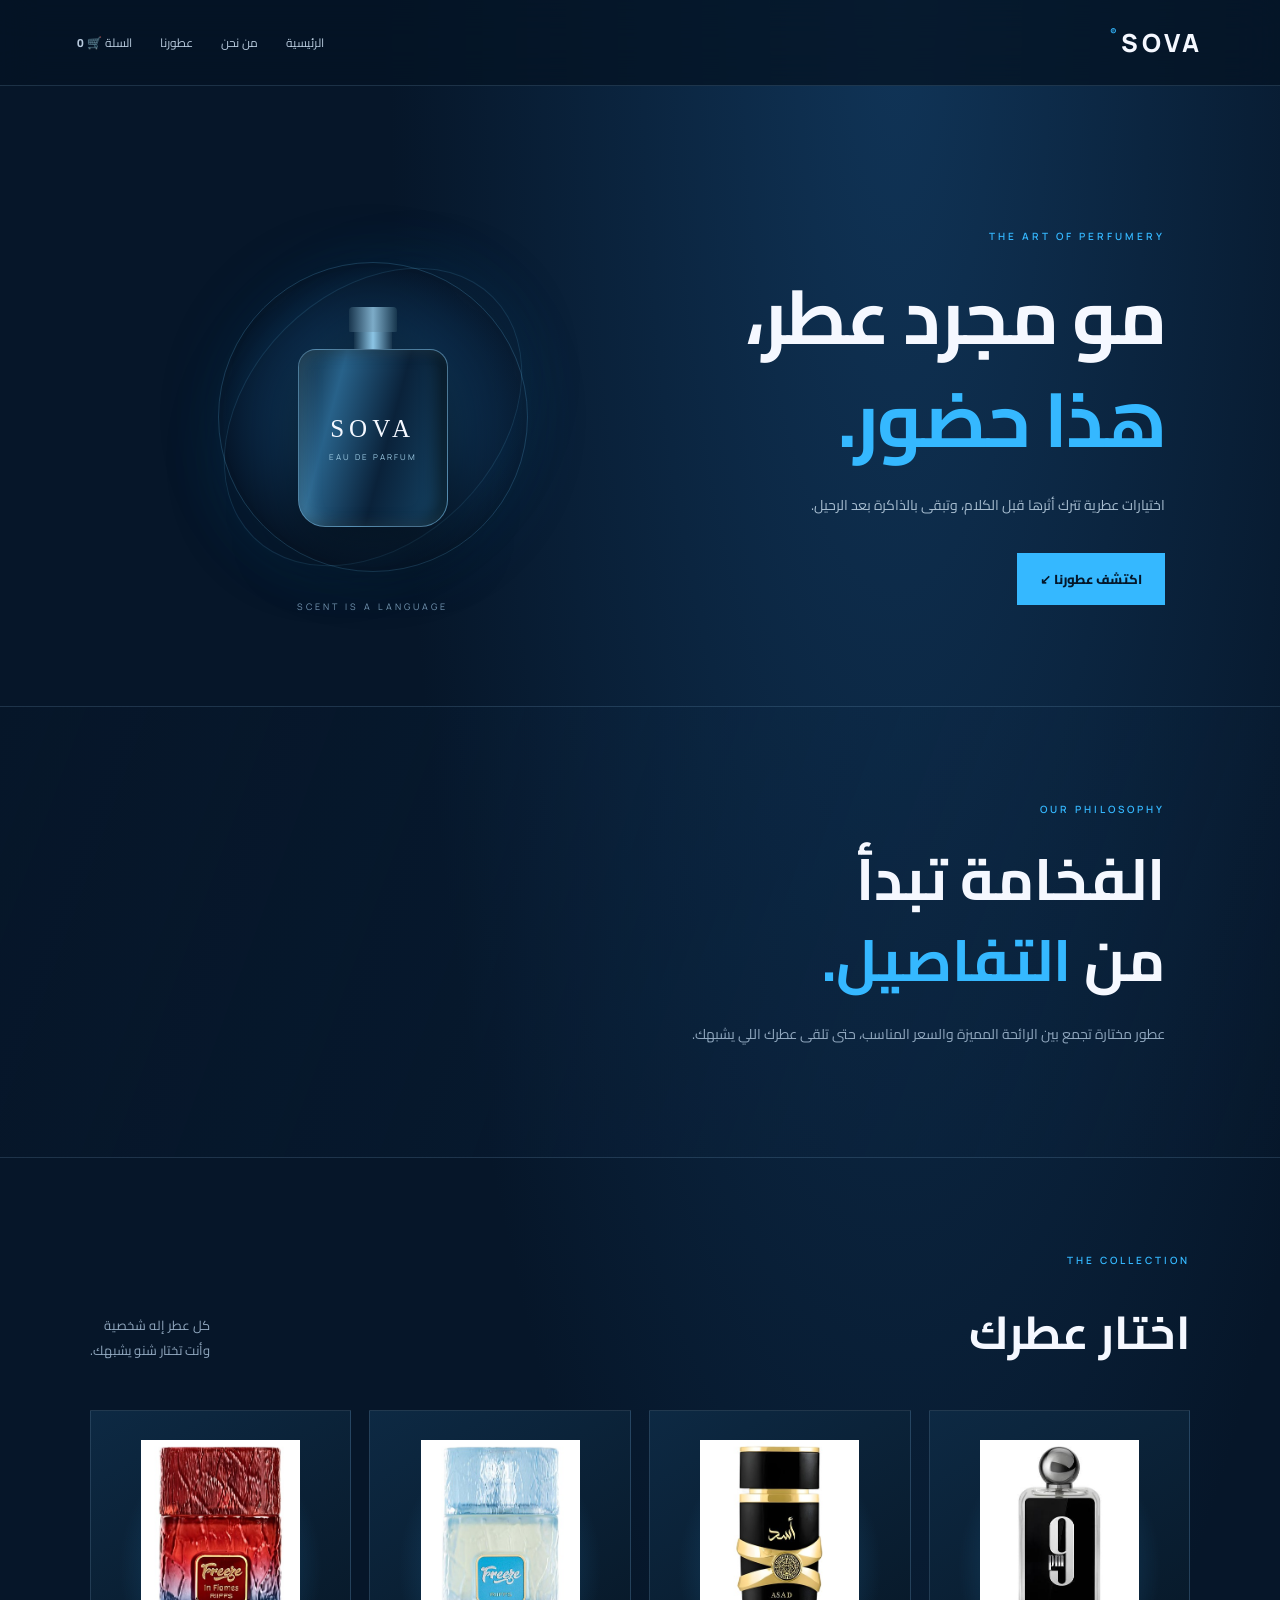
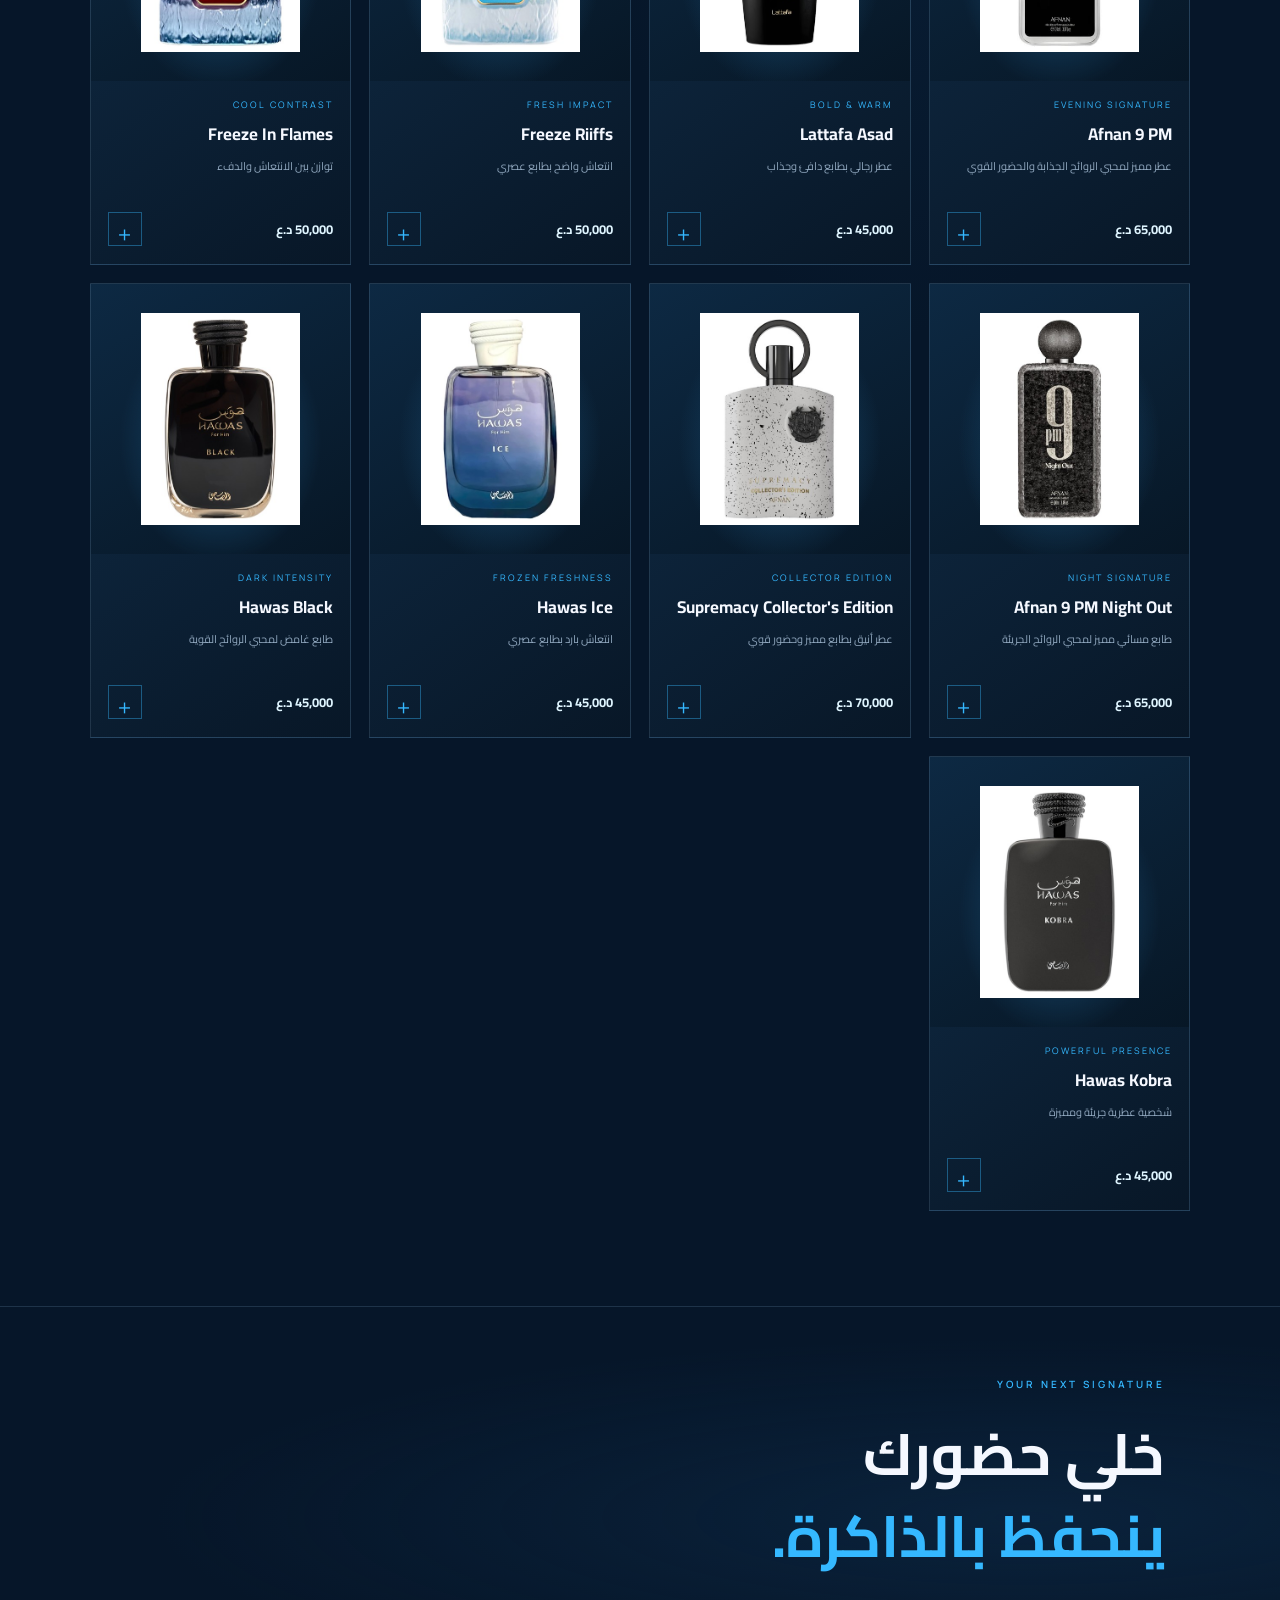
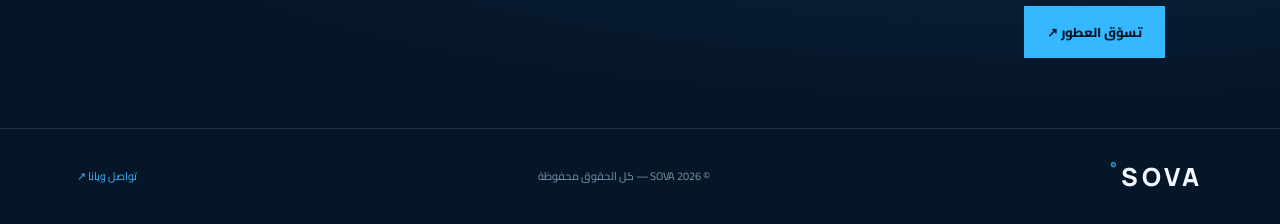
==== commit b068d38e: "Remove commented product sections and fix layout" ====
--- a/index.html
+++ b/index.html
@@ -64,6 +64,7 @@
     </div>
 
     <div class="products">
+
       <article class="product">
         <a href="product.html?id=afnan" class="product-image">
           <img src="static/images/AFNAN.jpg" alt="Afnan 9 PM">
@@ -115,10 +116,7 @@
           <button onclick="addToCart('flames')">＋</button>
         </div>
       </article>
-    </div>
-  </section>
-  ```html
-      <!-- Afnan 9 PM Night Out -->
+
       <article class="product">
         <a href="product.html?id=night-out" class="product-image">
           <img src="static/images/night-out.jpg" alt="Afnan 9 PM Night Out">
@@ -132,7 +130,6 @@
         </div>
       </article>
 
-      <!-- Afnan Supremacy Collector's Edition -->
       <article class="product">
         <a href="product.html?id=supremacy-ce" class="product-image">
           <img src="static/images/supremacy-ce.jpg" alt="Afnan Supremacy Collector's Edition">
@@ -146,7 +143,6 @@
         </div>
       </article>
 
-      <!-- Hawas Ice -->
       <article class="product">
         <a href="product.html?id=hawas-ice" class="product-image">
           <img src="static/images/hawas-ice.jpg" alt="Hawas Ice">
@@ -160,7 +156,6 @@
         </div>
       </article>
 
-      <!-- Hawas Black -->
       <article class="product">
         <a href="product.html?id=hawas-black" class="product-image">
           <img src="static/images/hawas-black.jpg" alt="Hawas Black">
@@ -174,7 +169,6 @@
         </div>
       </article>
 
-      <!-- Hawas Kobra -->
       <article class="product">
         <a href="product.html?id=hawas-kobra" class="product-image">
           <img src="static/images/hawas-kobra.jpg" alt="Hawas Kobra">
@@ -187,6 +181,9 @@
           <button onclick="addToCart('hawas-kobra')">＋</button>
         </div>
       </article>
+
+    </div>
+  </section>
 
   <section class="closing">
     <p class="eyebrow">YOUR NEXT SIGNATURE</p>
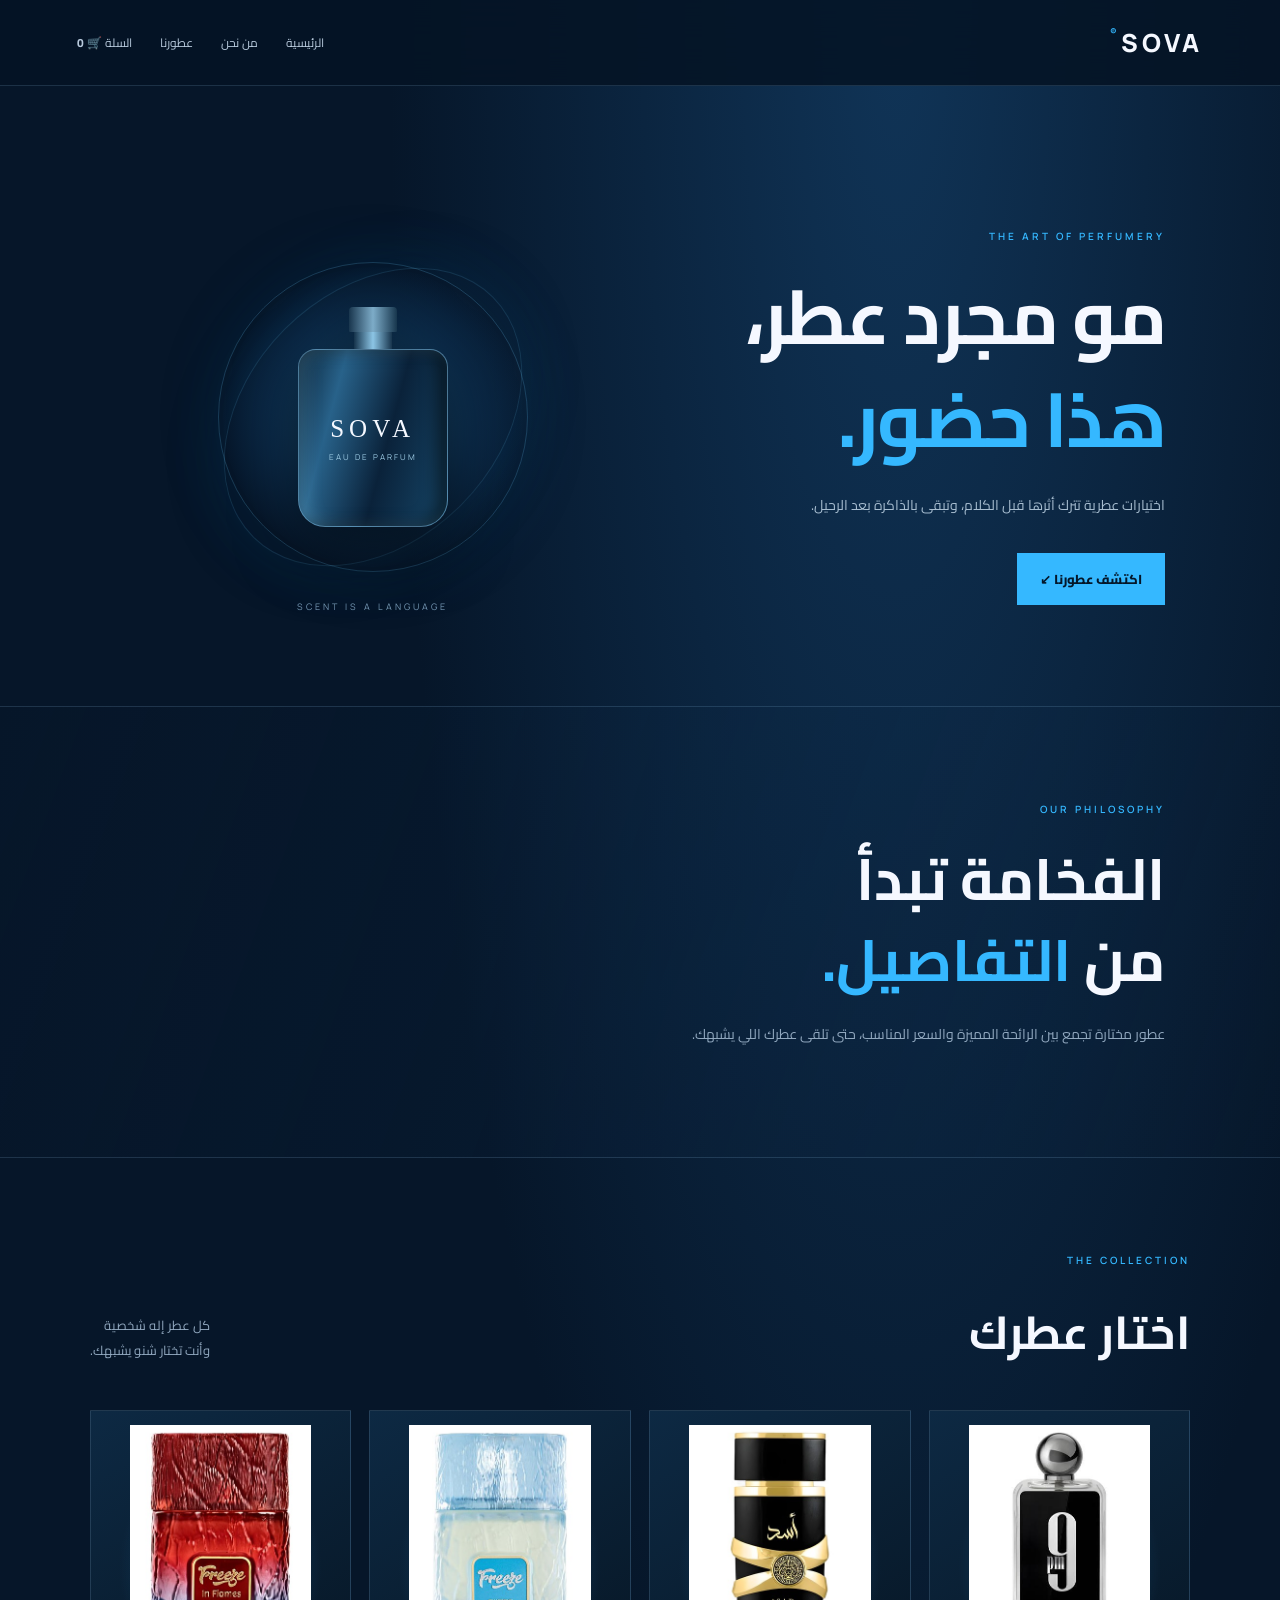
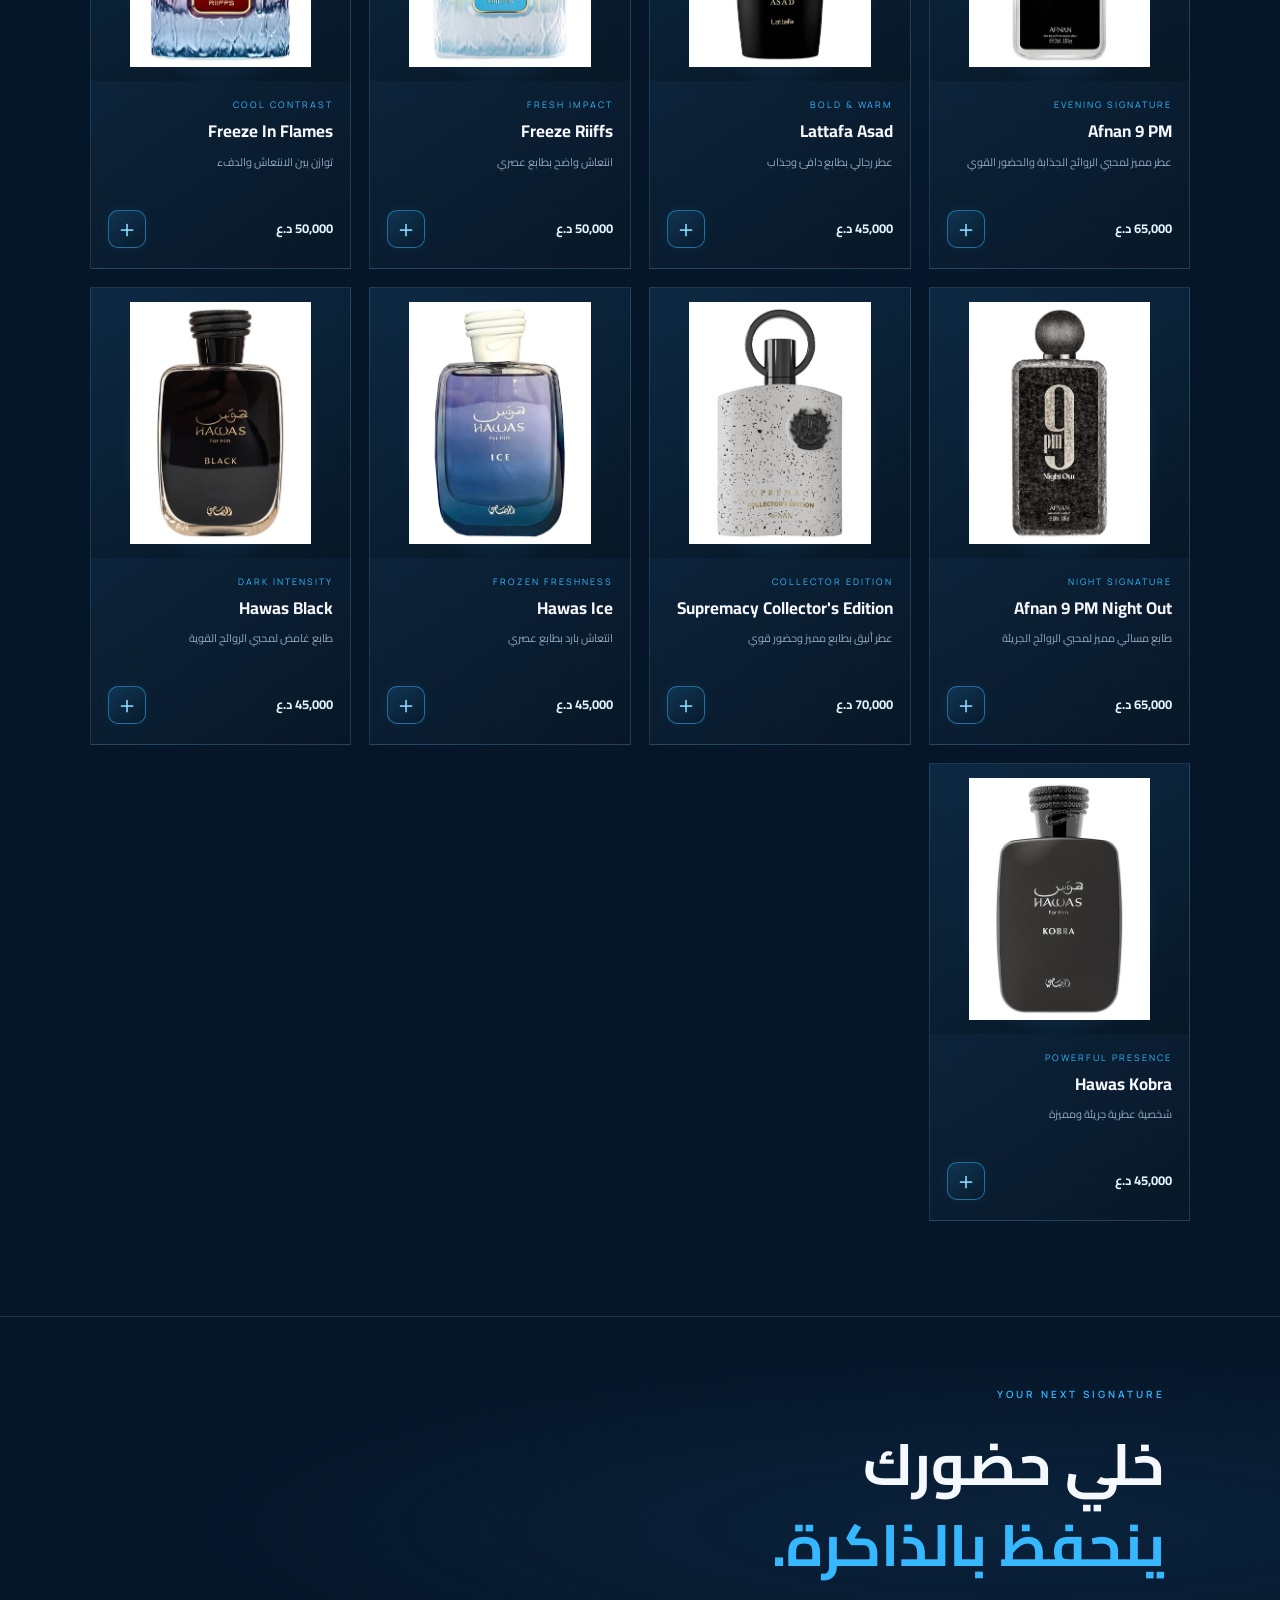
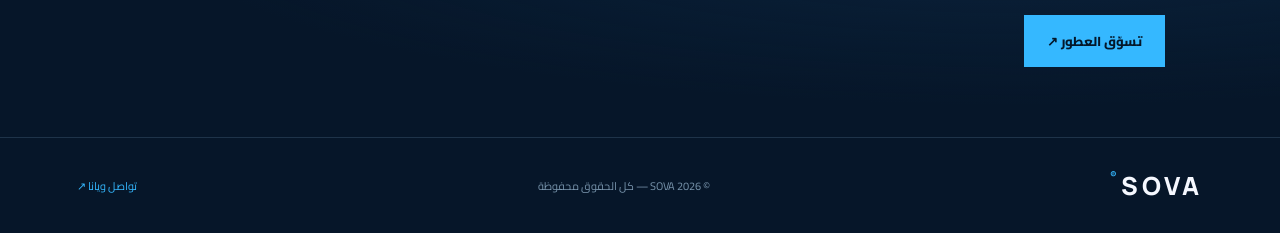
==== commit c0c9e416: "Update index.html" ====
--- a/index.html
+++ b/index.html
@@ -2,7 +2,7 @@
 <!DOCTYPE html>
 <html lang="ar" dir="rtl">
 <head>
-  <link rel="icon" type="image/svg+xml" href="static/images/sova-icon.svg">
+  <link rel="icon" type="image/svg+xml" href="/static/images/sova-icon.svg">
   <meta charset="UTF-8">
   <meta name="viewport" content="width=device-width, initial-scale=1.0">
   <meta name="theme-color" content="#061629">
--- a/static/css/style.css
+++ b/static/css/style.css
@@ -1,80 +1,580 @@
-
-@import url('https://fonts.googleapis.com/css2?family=Cairo:wght@400;500;600;700;800&family=Manrope:wght@400;500;600;700;800&display=swap');
-:root{--bg:#061629;--panel:#0a2038;--blue:#35b8ff;--cyan:#8cddff;--text:#f5f8ff;--muted:#91a8bf;--line:rgba(154,204,238,.16)}
-*{box-sizing:border-box}
-html{scroll-behavior:smooth;scroll-padding-top:90px}
-body{margin:0;background:radial-gradient(ellipse at 70% 0%,#103457 0,transparent 40%),var(--bg);color:var(--text);font-family:'Cairo',sans-serif;overflow-x:hidden}
-a{color:inherit;text-decoration:none}
-button{font:inherit;cursor:pointer}
-.header{height:86px;display:flex;align-items:center;justify-content:space-between;padding:0 clamp(20px,6vw,88px);border-bottom:1px solid var(--line);background:rgba(5,20,37,.78);backdrop-filter:blur(18px);position:sticky;top:0;z-index:20}
-.logo{font:800 25px Manrope,sans-serif;letter-spacing:4px;color:#f5f8ff}.logo span{font-size:10px;color:var(--blue);vertical-align:top}
-nav{display:flex;align-items:center;gap:28px}nav a{font-size:12px;color:#b8cadd;transition:color .2s}nav a:hover{color:var(--blue)}
-.hero{min-height:620px;padding:70px clamp(22px,9vw,140px) 28px;display:grid;grid-template-columns:1fr 1fr;align-items:center;gap:20px;position:relative;overflow:hidden}
-.hero-content{z-index:2;animation:rise .9s both}.eyebrow{font:600 10px Manrope,sans-serif;letter-spacing:3px;color:var(--blue);margin:0 0 22px}
-.hero h1{font-size:clamp(44px,6vw,76px);line-height:1.35;margin:0 0 20px;letter-spacing:-2px}.hero h1 span,.about h2 span,.closing h2 span{color:var(--blue)}
-.description{max-width:420px;color:#a7bdd0;line-height:2;font-size:14px}
-.button{display:inline-flex;align-items:center;justify-content:center;margin-top:20px;padding:14px 23px;background:var(--blue);color:#04172a;font-size:13px;font-weight:800;transition:.25s}.button:hover{transform:translateY(-3px);background:#8cddff}
-.hero-art{height:420px;display:grid;place-items:center;position:relative;isolation:isolate}.hero-art:before{content:"";position:absolute;width:300px;height:300px;border-radius:50%;background:radial-gradient(circle,#1c5b88 0,#0b2b4a 48%,transparent 72%)}
-.ring{position:absolute;width:310px;height:310px;border:1px solid #61bff13a;border-radius:50%;box-shadow:0 0 65px #0b4b7928}.ring-one{animation:spin 34s linear infinite}.ring-two{width:250px;height:340px;transform:rotate(45deg);border-color:#61bff126}
-.bottle{position:relative;z-index:1;width:150px;filter:drop-shadow(0 20px 30px #0009);animation:float 5s ease-in-out infinite}.cap{width:48px;height:25px;margin:auto;background:linear-gradient(90deg,#19364e,#7dacc8,#17364d);border-radius:4px 4px 1px 1px}.neck{width:38px;height:17px;margin:auto;background:linear-gradient(90deg,#15334b,#8cc5e5,#18354d)}
-.bottle-body{height:178px;border:1px solid #8cc5e57a;border-radius:18px 18px 27px 27px;background:linear-gradient(105deg,#0a243a,#28628a 25%,#0a223a 58%,#17486a);box-shadow:inset 9px 0 15px #9cdef32b,inset -10px 0 16px #0008;display:flex;align-items:center;justify-content:center;flex-direction:column;gap:8px}
-.bottle-body span{font:500 25px Georgia,serif;letter-spacing:5px}.bottle-body small{font:8px Manrope,sans-serif;letter-spacing:2px;color:#9ecce5}.art-caption{position:absolute;bottom:5px;font:9px Manrope,sans-serif;letter-spacing:3px;color:#7698b4}
-.about{padding:95px clamp(22px,9vw,140px);border-top:1px solid var(--line);border-bottom:1px solid var(--line);background:linear-gradient(110deg,transparent,#0a24402e,transparent)}
-.about h2,.closing h2{font-size:clamp(36px,5vw,58px);line-height:1.4;margin:20px 0}.about>p:last-child{max-width:520px;color:var(--muted);line-height:2;font-size:14px}
-.collection{padding:95px clamp(22px,7vw,105px)}.section-heading{display:flex;justify-content:space-between;align-items:end;margin-bottom:35px}.section-heading h2{font-size:clamp(32px,4vw,46px);margin:0}.section-heading>p{font-size:13px;color:var(--muted);line-height:1.9}
-.products{display:grid;grid-template-columns:repeat(4,minmax(0,1fr));gap:18px}.product{background:linear-gradient(145deg,#102c47,#081727);border:1px solid var(--line);padding:0 0 18px;min-width:0;overflow:hidden;transition:transform .3s,border-color .3s}.product:hover{transform:translateY(-7px);border-color:#35b8ff70}
-.product-image{height:240px;display:grid;place-items:center;background:radial-gradient(ellipse at 50% 58%,#1b527a 0,transparent 55%),linear-gradient(150deg,#0d2943,#071726);overflow:hidden}.product-image img{width:100%;height:100%;object-fit:contain;padding:15px;transition:transform .45s}.product:hover .product-image img{transform:scale(1.06)}
-.product-label{font:9px Manrope,sans-serif;letter-spacing:2px;color:var(--blue);margin:17px 17px 7px}.product h3{font-size:17px;margin:0 17px 7px}.product-desc{font-size:11px;color:var(--muted);line-height:1.8;min-height:40px;margin:0 17px 15px}.product-bottom{display:flex;align-items:center;justify-content:space-between;gap:8px;margin:0 17px}.product-bottom strong{font-size:13px;color:#dff5ff}.product-bottom button{width:34px;height:34px;border:1px solid #35b8ff66;background:transparent;color:var(--blue);font-size:21px}.product-bottom button:hover{background:var(--blue);color:#031426}
-.closing{padding:70px clamp(22px,9vw,140px);border-top:1px solid var(--line);background:radial-gradient(ellipse at 80% 50%,#10345766,transparent 60%)}.closing h2{margin-bottom:10px}
-footer{padding:30px clamp(20px,6vw,88px);border-top:1px solid var(--line);display:flex;justify-content:space-between;align-items:center;gap:18px;color:#7995ad;font-size:11px}footer p{margin:0}footer>a:last-child{color:var(--blue)}
-@keyframes rise{from{opacity:0;transform:translateY(22px)}to{opacity:1;transform:translateY(0)}}@keyframes float{0%,100%{transform:translateY(0)}50%{transform:translateY(-10px)}}@keyframes spin{to{transform:rotate(360deg)}}
-@media(max-width:1000px){.products{grid-template-columns:repeat(2,minmax(0,1fr))}.hero{min-height:550px}.hero-art{height:350px}.product-image{height:250px}}
-@media(max-width:650px){.header{height:auto;min-height:72px;padding:15px 18px;align-items:flex-start;gap:15px;flex-direction:column}.header nav{display:flex;flex-wrap:wrap;gap:14px}.hero{grid-template-columns:1fr;padding:45px 23px 20px}.hero h1{font-size:50px}.hero-art{height:320px;grid-row:2}.ring{width:245px;height:245px}.ring-two{width:200px;height:285px}.about,.collection,.closing{padding:65px 22px}.section-heading{align-items:flex-start;flex-direction:column;gap:12px}.section-heading>p br{display:none}.products{gap:11px}.product-image{height:180px}.product h3{font-size:14px}.product-label{font-size:8px;margin-right:12px;margin-left:12px}.product-desc{margin-right:12px;margin-left:12px;min-height:60px}.product-bottom{margin:0 12px}.product-bottom strong{font-size:11px}.product-bottom button{width:30px;height:30px}footer{flex-wrap:wrap}footer p{width:100%;order:3}}
-@media(prefers-reduced-motion:reduce){*,*:before,*:after{animation-duration:.01ms!important;scroll-behavior:auto!important;transition-duration:.01ms!important}}
-
-.product-card img {
-    width: 100%;
-    height: 280px;
-    object-fit: contain;
-    display: block;
-    margin: 0 auto;
-}
-
-.product-card {
-    overflow: hidden;
-}
-
-
-/* SOVA - ضبط صور العطور */
+ @import url('https://fonts.googleapis.com/css2?family=Cairo:wght@400;500;600;700;800&family=Manrope:wght@400;500;600;700;800&display=swap');
+
+:root {
+  --bg: #061629;
+  --panel: #0a2038;
+  --blue: #35b8ff;
+  --cyan: #8cddff;
+  --text: #f5f8ff;
+  --muted: #91a8bf;
+  --line: rgba(154,204,238,.16);
+}
+
+* { box-sizing: border-box; }
+
+html {
+  scroll-behavior: smooth;
+  scroll-padding-top: 90px;
+}
+
+body {
+  margin: 0;
+  background: radial-gradient(ellipse at 70% 0%, #103457 0, transparent 40%), var(--bg);
+  color: var(--text);
+  font-family: 'Cairo', sans-serif;
+  overflow-x: hidden;
+}
+
+a { color: inherit; text-decoration: none; }
+button { font: inherit; cursor: pointer; }
+
+.header {
+  min-height: 86px;
+  display: flex;
+  align-items: center;
+  justify-content: space-between;
+  padding: 0 clamp(20px, 6vw, 88px);
+  border-bottom: 1px solid var(--line);
+  background: rgba(5,20,37,.88);
+  backdrop-filter: blur(18px);
+  position: sticky;
+  top: 0;
+  z-index: 20;
+}
+
+.logo {
+  font: 800 25px Manrope, sans-serif;
+  letter-spacing: 4px;
+  color: #f5f8ff;
+}
+
+.logo span {
+  font-size: 10px;
+  color: var(--blue);
+  vertical-align: top;
+}
+
+nav {
+  display: flex;
+  align-items: center;
+  gap: 28px;
+}
+
+nav a {
+  font-size: 12px;
+  color: #b8cadd;
+  transition: color .2s;
+}
+
+nav a:hover { color: var(--blue); }
+
+.hero {
+  min-height: 620px;
+  padding: 70px clamp(22px, 9vw, 140px) 28px;
+  display: grid;
+  grid-template-columns: 1fr 1fr;
+  align-items: center;
+  gap: 20px;
+  position: relative;
+  overflow: hidden;
+}
+
+.hero-content {
+  z-index: 2;
+  animation: rise .9s both;
+}
+
+.eyebrow {
+  font: 600 10px Manrope, sans-serif;
+  letter-spacing: 3px;
+  color: var(--blue);
+  margin: 0 0 22px;
+}
+
+.hero h1 {
+  font-size: clamp(44px, 6vw, 76px);
+  line-height: 1.35;
+  margin: 0 0 20px;
+  letter-spacing: -2px;
+}
+
+.hero h1 span,
+.about h2 span,
+.closing h2 span { color: var(--blue); }
+
+.description {
+  max-width: 420px;
+  color: #a7bdd0;
+  line-height: 2;
+  font-size: 14px;
+}
+
+.button {
+  display: inline-flex;
+  align-items: center;
+  justify-content: center;
+  margin-top: 20px;
+  padding: 14px 23px;
+  background: var(--blue);
+  color: #04172a;
+  font-size: 13px;
+  font-weight: 800;
+  transition: .25s;
+}
+
+.button:hover {
+  transform: translateY(-3px);
+  background: var(--cyan);
+}
+
+.hero-art {
+  height: 420px;
+  display: grid;
+  place-items: center;
+  position: relative;
+  isolation: isolate;
+}
+
+.hero-art:before {
+  content: "";
+  position: absolute;
+  width: 300px;
+  height: 300px;
+  border-radius: 50%;
+  background: radial-gradient(circle, #1c5b88 0, #0b2b4a 48%, transparent 72%);
+}
+
+.ring {
+  position: absolute;
+  width: 310px;
+  height: 310px;
+  border: 1px solid #61bff13a;
+  border-radius: 50%;
+  box-shadow: 0 0 65px #0b4b7928;
+}
+
+.ring-one { animation: spin 34s linear infinite; }
+
+.ring-two {
+  width: 250px;
+  height: 340px;
+  transform: rotate(45deg);
+  border-color: #61bff126;
+}
+
+.bottle {
+  position: relative;
+  z-index: 1;
+  width: 150px;
+  filter: drop-shadow(0 20px 30px #0009);
+  animation: float 5s ease-in-out infinite;
+}
+
+.cap {
+  width: 48px;
+  height: 25px;
+  margin: auto;
+  background: linear-gradient(90deg, #19364e, #7dacc8, #17364d);
+  border-radius: 4px 4px 1px 1px;
+}
+
+.neck {
+  width: 38px;
+  height: 17px;
+  margin: auto;
+  background: linear-gradient(90deg, #15334b, #8cc5e5, #18354d);
+}
+
+.bottle-body {
+  height: 178px;
+  border: 1px solid #8cc5e57a;
+  border-radius: 18px 18px 27px 27px;
+  background: linear-gradient(105deg, #0a243a, #28628a 25%, #0a223a 58%, #17486a);
+  box-shadow: inset 9px 0 15px #9cdef32b, inset -10px 0 16px #0008;
+  display: flex;
+  align-items: center;
+  justify-content: center;
+  flex-direction: column;
+  gap: 8px;
+}
+
+.bottle-body span {
+  font: 500 25px Georgia, serif;
+  letter-spacing: 5px;
+}
+
+.bottle-body small {
+  font: 8px Manrope, sans-serif;
+  letter-spacing: 2px;
+  color: #9ecce5;
+}
+
+.art-caption {
+  position: absolute;
+  bottom: 5px;
+  font: 9px Manrope, sans-serif;
+  letter-spacing: 3px;
+  color: #7698b4;
+}
+
+.about {
+  padding: 95px clamp(22px, 9vw, 140px);
+  border-top: 1px solid var(--line);
+  border-bottom: 1px solid var(--line);
+  background: linear-gradient(110deg, transparent, #0a24402e, transparent);
+}
+
+.about h2,
+.closing h2 {
+  font-size: clamp(36px, 5vw, 58px);
+  line-height: 1.4;
+  margin: 20px 0;
+}
+
+.about > p:last-child {
+  max-width: 520px;
+  color: var(--muted);
+  line-height: 2;
+  font-size: 14px;
+}
+
+.collection { padding: 95px clamp(22px, 7vw, 105px); }
+
+.section-heading {
+  display: flex;
+  justify-content: space-between;
+  align-items: end;
+  margin-bottom: 35px;
+}
+
+.section-heading h2 {
+  font-size: clamp(32px, 4vw, 46px);
+  margin: 0;
+}
+
+.section-heading > p {
+  font-size: 13px;
+  color: var(--muted);
+  line-height: 1.9;
+}
+
+.products {
+  display: grid;
+  grid-template-columns: repeat(4, minmax(0, 1fr));
+  gap: 18px;
+}
+
+.product {
+  min-width: 0;
+  overflow: hidden;
+  background: linear-gradient(145deg, #102c47, #081727);
+  border: 1px solid var(--line);
+  padding: 0 0 18px;
+  transition: transform .3s, border-color .3s;
+}
+
+.product:hover {
+  transform: translateY(-7px);
+  border-color: #35b8ff70;
+}
+
 .product-image {
-    height: 270px;
-    padding: 14px;
-    display: flex;
-    align-items: center;
-    justify-content: center;
-    overflow: hidden;
+  height: 270px;
+  padding: 14px;
+  display: flex;
+  align-items: center;
+  justify-content: center;
+  background: radial-gradient(ellipse at 50% 58%, #1b527a 0, transparent 55%), linear-gradient(150deg, #0d2943, #071726);
+  overflow: hidden;
 }
 
 .product-image img {
-    display: block;
-    width: 100%;
-    height: 100%;
-    max-width: 100%;
-    max-height: 100%;
-    object-fit: contain;
-    object-position: center;
-}
-
-
-/* Fix SOVA product image visibility */
-.product-image img {
-    display: block !important;
-    opacity: 1 !important;
-    visibility: visible !important;
-    width: 100% !important;
-    height: 100% !important;
-    max-width: 100%;
-    object-fit: contain !important;
-    position: relative;
-    z-index: 2;
-}
+  display: block;
+  width: 100%;
+  height: 100%;
+  max-width: 100%;
+  max-height: 100%;
+  object-fit: contain;
+  object-position: center;
+  transition: transform .45s;
+}
+
+.product:hover .product-image img { transform: scale(1.06); }
+
+.product-label {
+  font: 9px Manrope, sans-serif;
+  letter-spacing: 2px;
+  color: var(--blue);
+  margin: 17px 17px 7px;
+}
+
+.product h3 {
+  font-size: 17px;
+  line-height: 1.6;
+  margin: 0 17px 7px;
+}
+
+.product-desc {
+  font-size: 11px;
+  color: var(--muted);
+  line-height: 1.8;
+  min-height: 40px;
+  margin: 0 17px 15px;
+}
+
+/* إصلاح محاذاة السعر وزر إضافة العطر */
+.product-bottom {
+  display: flex;
+  flex-direction: row;
+  align-items: center;
+  justify-content: space-between;
+  gap: 10px;
+  min-height: 42px;
+  margin: 0 17px;
+}
+
+.product-bottom strong {
+  display: block;
+  margin: 0;
+  padding: 0;
+  line-height: 1.5;
+  font-size: 13px;
+  color: #dff5ff;
+  white-space: nowrap;
+}
+
+.product-bottom button {
+  display: inline-flex;
+  flex: 0 0 38px;
+  align-items: center;
+  justify-content: center;
+  width: 38px;
+  min-width: 38px;
+  height: 38px;
+  margin: 0;
+  padding: 0;
+  position: relative;
+  top: 0;
+  transform: none;
+  border: 1px solid #35b8ff80;
+  border-radius: 10px;
+  background: linear-gradient(145deg, #103553, #071a2c);
+  color: var(--cyan);
+  font-family: Arial, sans-serif;
+  font-size: 24px;
+  font-weight: 400;
+  line-height: 1;
+  box-shadow: 0 0 14px #35b8ff12;
+  transition: background .25s, color .25s, box-shadow .25s, border-color .25s;
+}
+
+.product-bottom button:hover {
+  background: var(--blue);
+  border-color: var(--cyan);
+  color: #031426;
+  box-shadow: 0 0 20px #35b8ff50;
+}
+
+.product-bottom button:active {
+  transform: scale(.94);
+}
+
+.closing {
+  padding: 70px clamp(22px, 9vw, 140px);
+  border-top: 1px solid var(--line);
+  background: radial-gradient(ellipse at 80% 50%, #10345766, transparent 60%);
+}
+
+.closing h2 { margin-bottom: 10px; }
+
+footer {
+  padding: 30px clamp(20px, 6vw, 88px);
+  border-top: 1px solid var(--line);
+  display: flex;
+  justify-content: space-between;
+  align-items: center;
+  gap: 18px;
+  color: #7995ad;
+  font-size: 11px;
+}
+
+footer p { margin: 0; }
+footer > a:last-child { color: var(--blue); }
+
+.cart-page {
+  max-width: 1000px;
+  margin: auto;
+  padding: 55px 22px 80px;
+  min-height: 70vh;
+}
+
+.cart-page h1 {
+  font-size: clamp(32px, 5vw, 48px);
+  margin-bottom: 8px;
+}
+
+.cart-subtitle { color: var(--muted); margin-bottom: 35px; }
+
+.cart-item {
+  display: flex;
+  align-items: center;
+  gap: 20px;
+  padding: 18px;
+  margin-bottom: 14px;
+  background: linear-gradient(145deg, #102c47, #081727);
+  border: 1px solid var(--line);
+}
+
+.cart-item h3 { margin: 0 0 8px; }
+.cart-item p { color: #a7bdd0; font-size: 13px; }
+
+.cart-item button {
+  margin: 4px;
+  padding: 6px 12px;
+  border: 1px solid #35b8ff66;
+  background: transparent;
+  color: var(--cyan);
+}
+
+.cart-item button:hover {
+  background: var(--blue);
+  color: var(--bg);
+}
+
+.cart-item button[data-cart-action="plus"],
+.cart-item button[data-cart-action="minus"] {
+  width: 38px;
+  height: 38px;
+  padding: 0;
+  border-radius: 10px;
+  font-family: Arial, sans-serif;
+  font-size: 22px;
+}
+
+.cart-summary {
+  margin-top: 28px;
+  padding: 25px;
+  border: 1px solid rgba(154,204,238,.2);
+  background: var(--panel);
+}
+
+.cart-summary h2 { margin: 0 0 20px; }
+#cart-total { color: var(--cyan); }
+
+.cart-buttons { display: flex; gap: 12px; flex-wrap: wrap; }
+
+.cart-buttons button,
+.cart-buttons a {
+  display: inline-flex;
+  align-items: center;
+  justify-content: center;
+  padding: 14px 20px;
+  font-weight: bold;
+  border: 0;
+}
+
+.checkout-button { background: var(--blue); color: var(--bg); }
+
+.continue-button {
+  border: 1px solid #35b8ff66 !important;
+  background: transparent;
+  color: var(--cyan);
+}
+
+@keyframes rise {
+  from { opacity: 0; transform: translateY(22px); }
+  to { opacity: 1; transform: translateY(0); }
+}
+
+@keyframes float {
+  0%, 100% { transform: translateY(0); }
+  50% { transform: translateY(-10px); }
+}
+
+@keyframes spin { to { transform: rotate(360deg); } }
+
+@media (max-width: 1000px) {
+  .products { grid-template-columns: repeat(2, minmax(0, 1fr)); }
+  .hero { min-height: 550px; }
+  .hero-art { height: 350px; }
+  .product-image { height: 250px; }
+}
+
+@media (max-width: 650px) {
+  .header {
+    min-height: 72px;
+    padding: 15px 18px;
+    align-items: flex-start;
+    gap: 15px;
+    flex-direction: column;
+  }
+
+  .header nav { flex-wrap: wrap; gap: 14px; }
+
+  .hero {
+    grid-template-columns: 1fr;
+    padding: 45px 23px 20px;
+  }
+
+  .hero h1 { font-size: 50px; }
+  .hero-art { height: 320px; grid-row: 2; }
+  .ring { width: 245px; height: 245px; }
+  .ring-two { width: 200px; height: 285px; }
+
+  .about, .collection, .closing { padding: 65px 22px; }
+
+  .section-heading {
+    align-items: flex-start;
+    flex-direction: column;
+    gap: 12px;
+  }
+
+  .section-heading > p br { display: none; }
+  .products { gap: 11px; }
+  .product-image { height: 180px; }
+
+  .product h3 { font-size: 14px; }
+  .product-label { font-size: 8px; margin-right: 12px; margin-left: 12px; }
+
+  .product-desc {
+    margin-right: 12px;
+    margin-left: 12px;
+    min-height: 60px;
+  }
+
+  .product-bottom {
+    margin: 0 12px;
+    gap: 6px;
+    min-height: 38px;
+  }
+
+  .product-bottom strong { font-size: 11px; }
+
+  .product-bottom button {
+    flex-basis: 34px;
+    width: 34px;
+    min-width: 34px;
+    height: 34px;
+    font-size: 22px;
+  }
+
+  .cart-item { gap: 10px; padding: 10px; }
+  .cart-item img { width: 65px !important; height: 80px !important; }
+  .cart-item button { margin: 3px; padding: 6px 9px; }
+  .cart-item button[data-cart-action="plus"],
+  .cart-item button[data-cart-action="minus"] {
+    width: 34px;
+    height: 34px;
+  }
+
+  footer { flex-wrap: wrap; }
+  footer p { width: 100%; order: 3; }
+}
+
+@media (prefers-reduced-motion: reduce) {
+  *, *::before, *::after {
+    animation-duration: .01ms !important;
+    scroll-behavior: auto !important;
+    transition-duration: .01ms !important;
+  }
+}
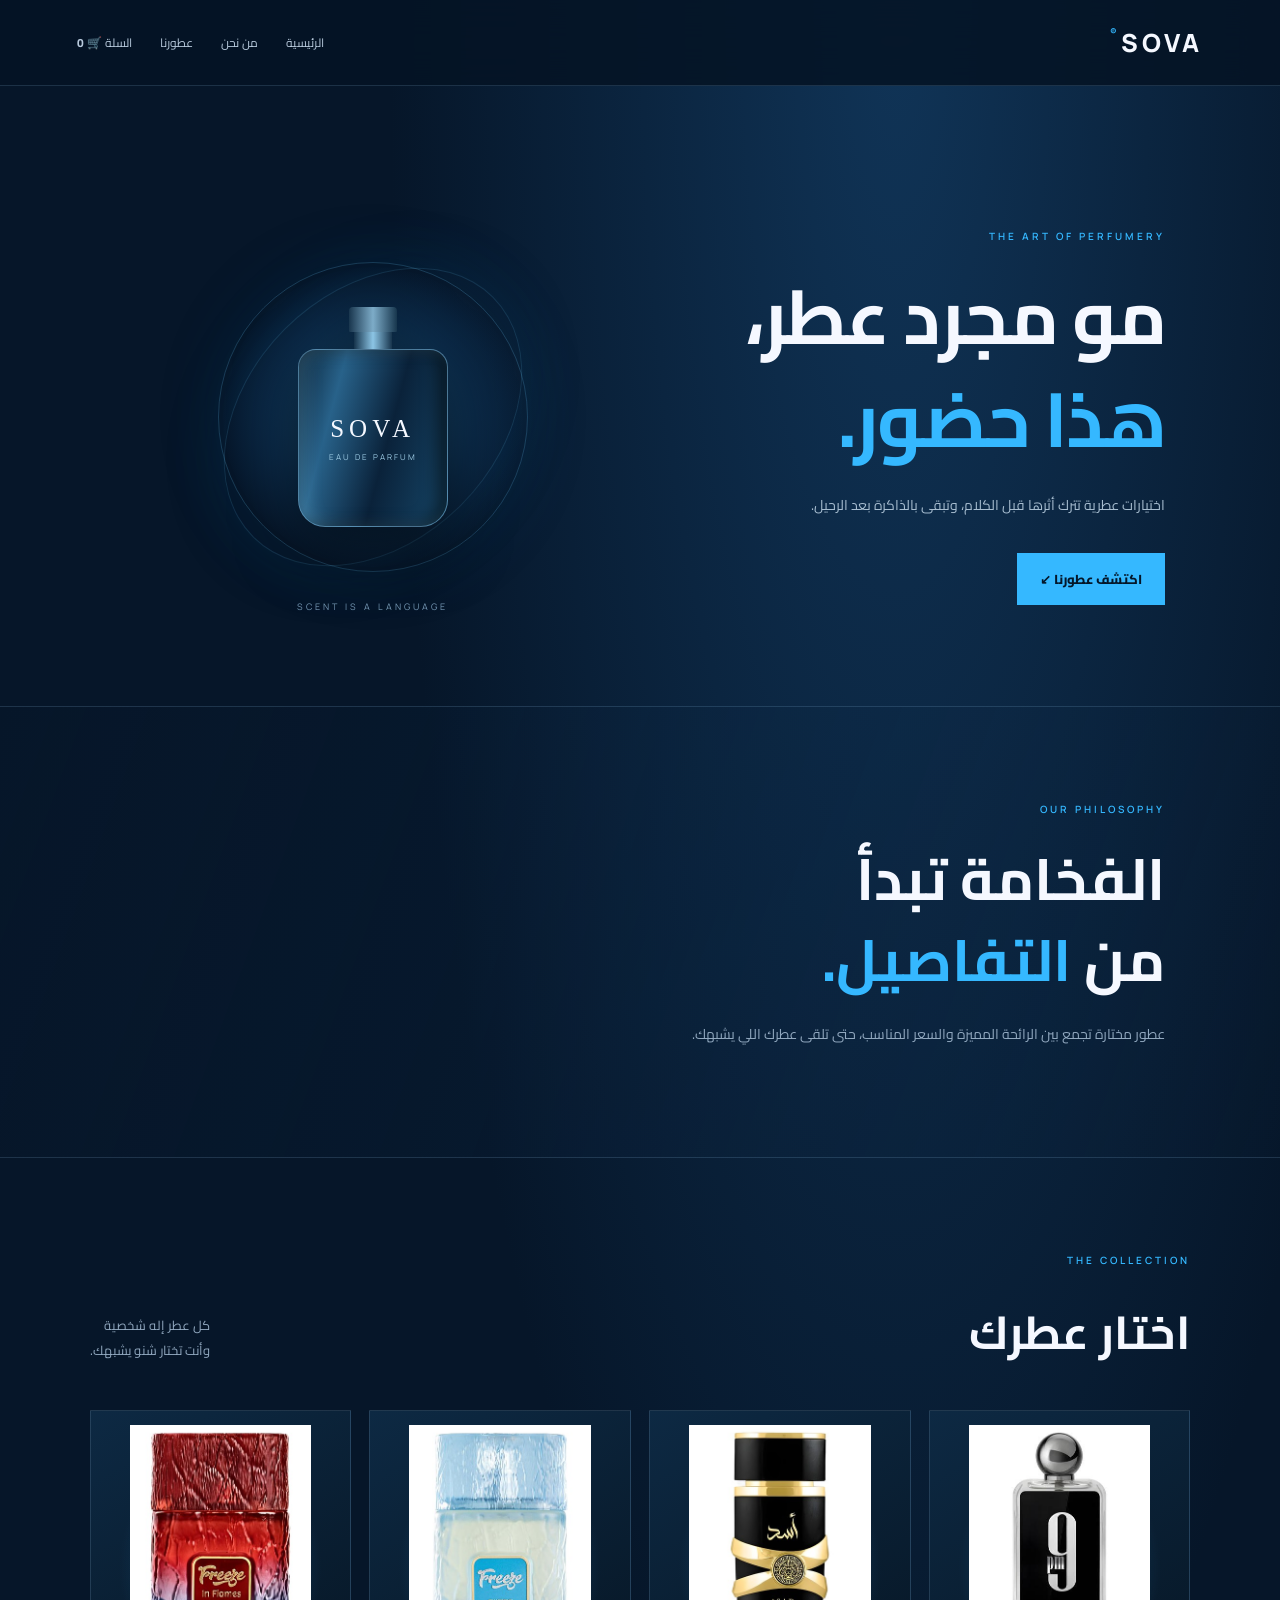
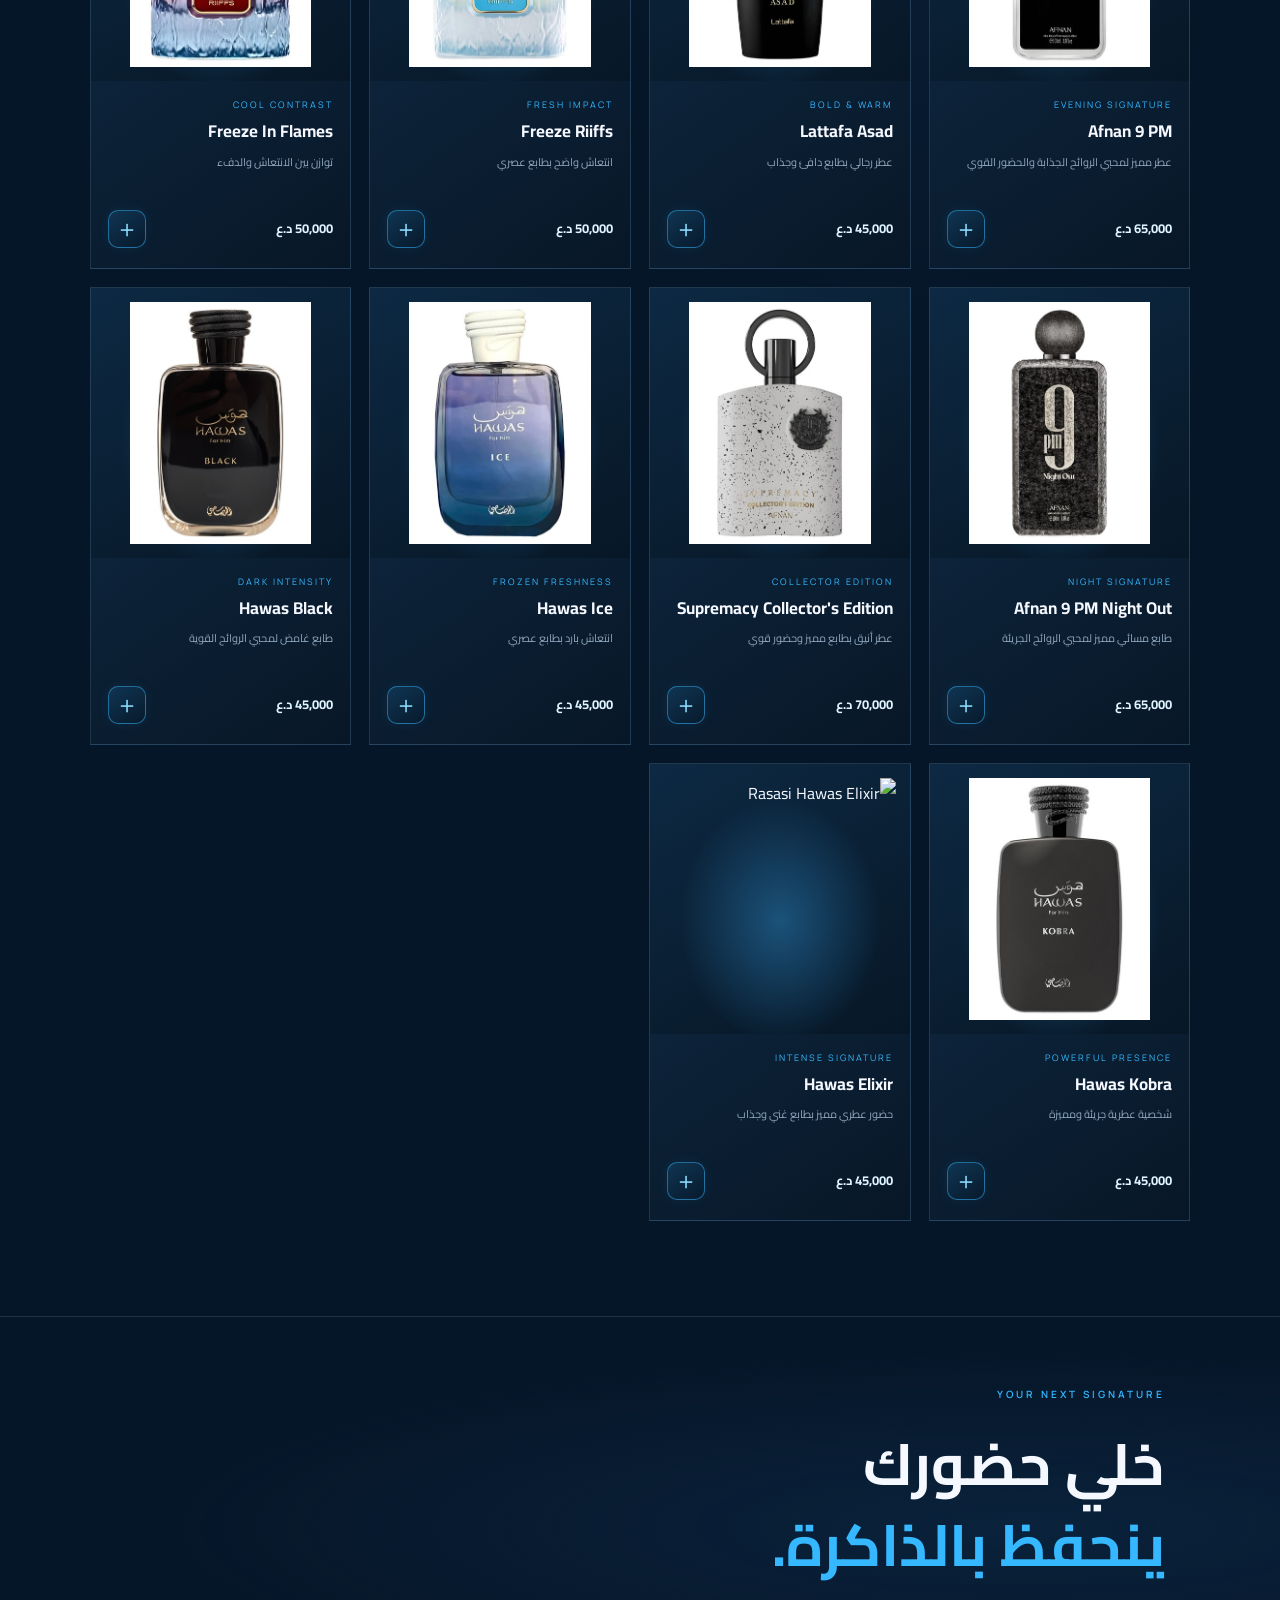
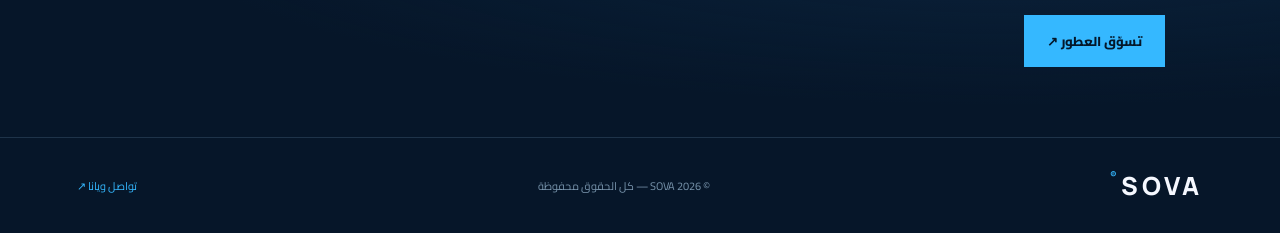
==== commit b8affb20: "Add new product 'Hawas Elixir' to index.html" ====
--- a/index.html
+++ b/index.html
@@ -143,6 +143,8 @@
         </div>
       </article>
 
+      <!-- HAWAS COLLECTION -->
+
       <article class="product">
         <a href="product.html?id=hawas-ice" class="product-image">
           <img src="static/images/hawas-ice.jpg" alt="Hawas Ice">
@@ -179,6 +181,21 @@
         <div class="product-bottom">
           <strong>45,000 د.ع</strong>
           <button onclick="addToCart('hawas-kobra')">＋</button>
+        </div>
+      </article>
+
+      <!-- NEW: HAWAS ELIXIR -->
+
+      <article class="product">
+        <a href="product.html?id=hawas-elixir" class="product-image">
+          <img src="static/images/hawas-elixir.jpg" alt="Rasasi Hawas Elixir">
+        </a>
+        <p class="product-label">INTENSE SIGNATURE</p>
+        <h3>Hawas Elixir</h3>
+        <p class="product-desc">حضور عطري مميز بطابع غني وجذاب</p>
+        <div class="product-bottom">
+          <strong>45,000 د.ع</strong>
+          <button onclick="addToCart('hawas-elixir')">＋</button>
         </div>
       </article>
 
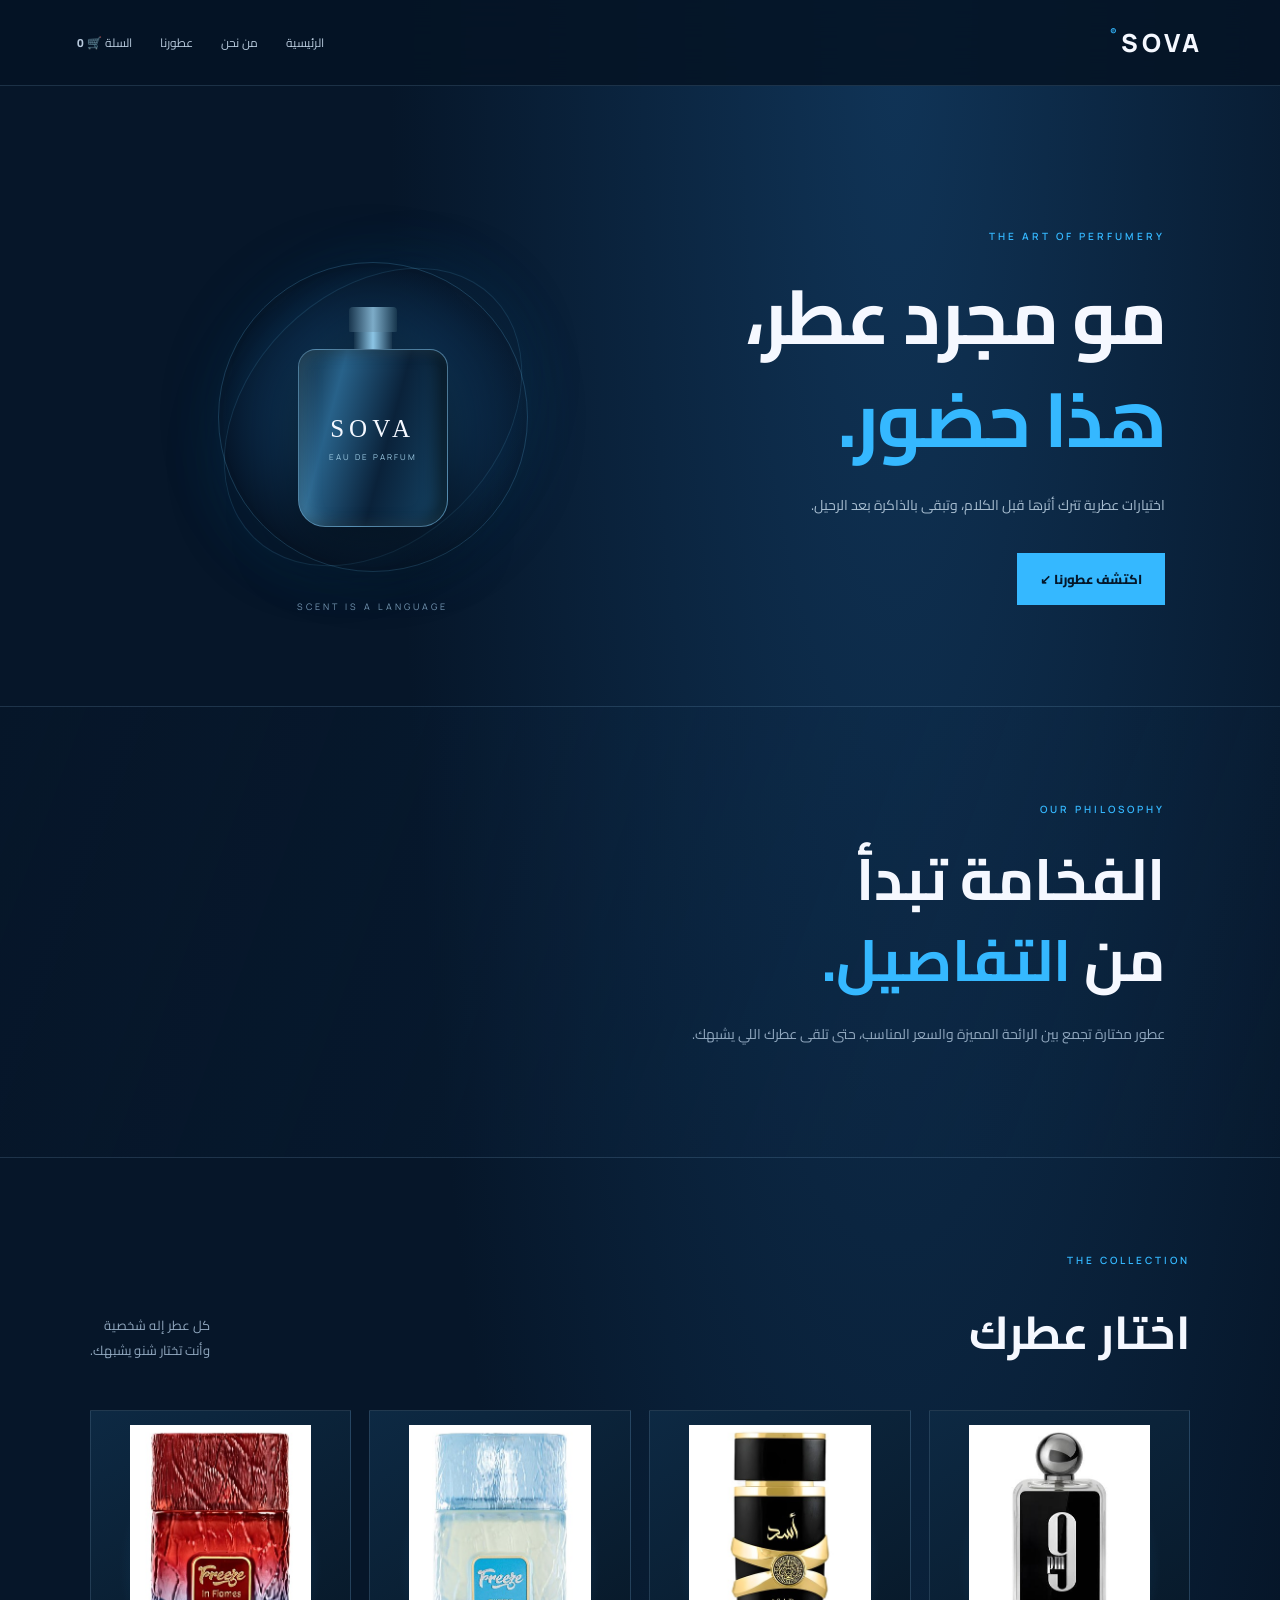
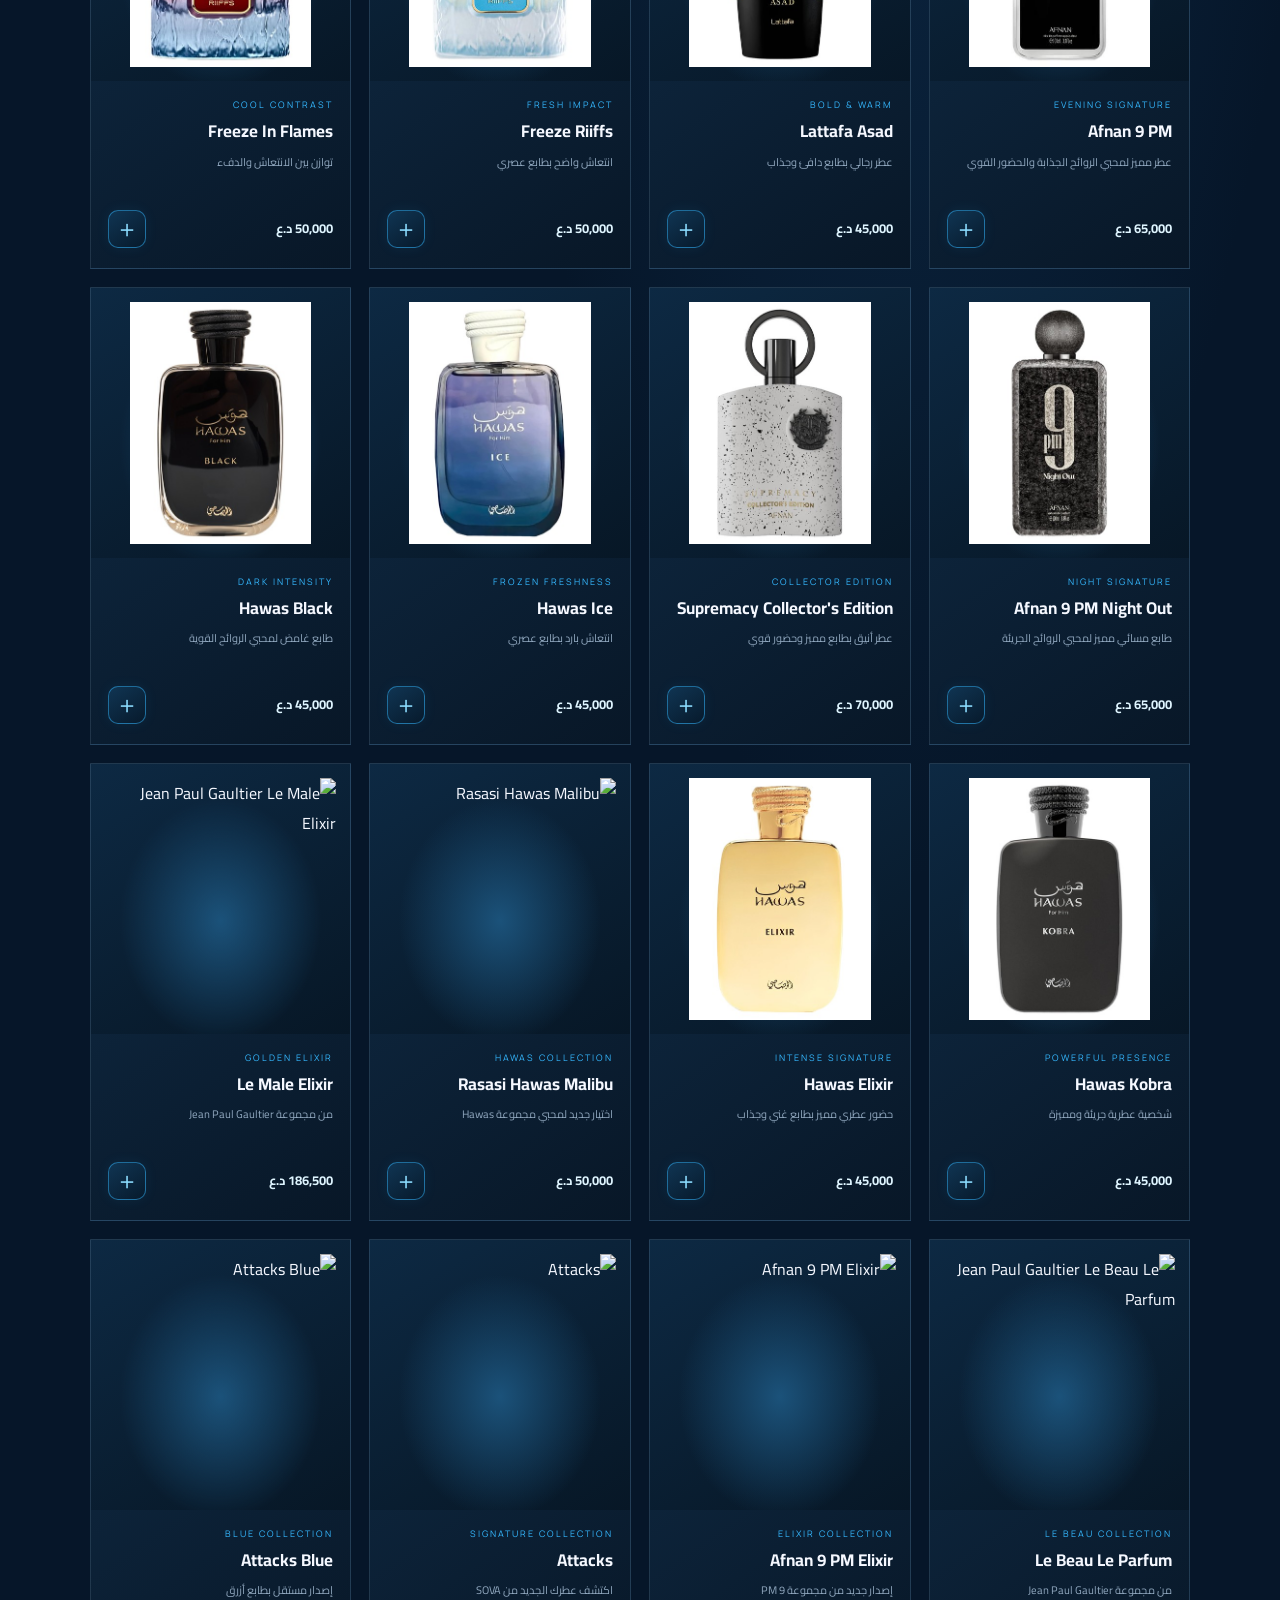
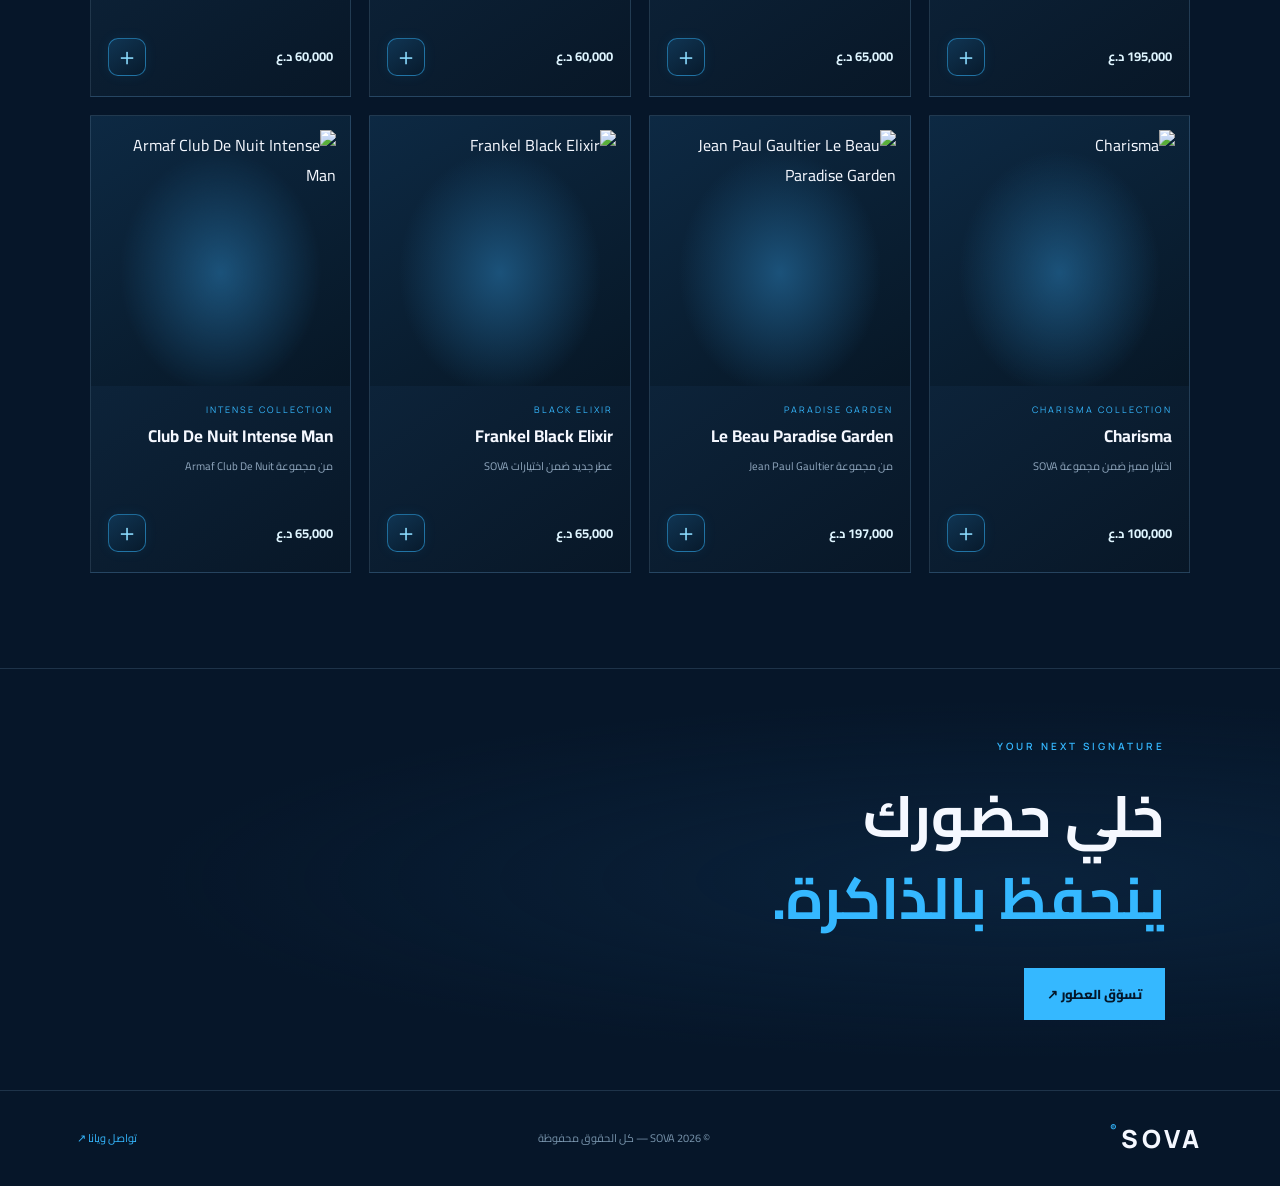
==== commit 5de521d5: "Update product listings and collections in index.html Removed old collection comments and added new " ====
--- a/index.html
+++ b/index.html
@@ -65,6 +65,8 @@
 
     <div class="products">
 
+      <!-- OLD COLLECTION -->
+
       <article class="product">
         <a href="product.html?id=afnan" class="product-image">
           <img src="static/images/AFNAN.jpg" alt="Afnan 9 PM">
@@ -143,8 +145,6 @@
         </div>
       </article>
 
-      <!-- HAWAS COLLECTION -->
-
       <article class="product">
         <a href="product.html?id=hawas-ice" class="product-image">
           <img src="static/images/hawas-ice.jpg" alt="Hawas Ice">
@@ -184,8 +184,6 @@
         </div>
       </article>
 
-      <!-- NEW: HAWAS ELIXIR -->
-
       <article class="product">
         <a href="product.html?id=hawas-elixir" class="product-image">
           <img src="static/images/hawas-elixir.jpg" alt="Rasasi Hawas Elixir">
@@ -196,6 +194,138 @@
         <div class="product-bottom">
           <strong>45,000 د.ع</strong>
           <button onclick="addToCart('hawas-elixir')">＋</button>
+        </div>
+      </article>
+
+      <!-- NEW COLLECTION -->
+
+      <article class="product">
+        <a href="product.html?id=hawas-malibu" class="product-image">
+          <img src="static/images/hawas-malibu.jpg" alt="Rasasi Hawas Malibu" loading="lazy">
+        </a>
+        <p class="product-label">HAWAS COLLECTION</p>
+        <h3>Rasasi Hawas Malibu</h3>
+        <p class="product-desc">اختيار جديد لمحبي مجموعة Hawas</p>
+        <div class="product-bottom">
+          <strong>50,000 د.ع</strong>
+          <button onclick="addToCart('hawas-malibu')">＋</button>
+        </div>
+      </article>
+
+      <article class="product">
+        <a href="product.html?id=le-male-elixir" class="product-image">
+          <img src="static/images/le-male-elixir.jpg" alt="Jean Paul Gaultier Le Male Elixir" loading="lazy">
+        </a>
+        <p class="product-label">GOLDEN ELIXIR</p>
+        <h3>Le Male Elixir</h3>
+        <p class="product-desc">من مجموعة Jean Paul Gaultier</p>
+        <div class="product-bottom">
+          <strong>186,500 د.ع</strong>
+          <button onclick="addToCart('le-male-elixir')">＋</button>
+        </div>
+      </article>
+
+      <article class="product">
+        <a href="product.html?id=le-beau-le-parfum" class="product-image">
+          <img src="static/images/le-beau-le-parfum.jpg" alt="Jean Paul Gaultier Le Beau Le Parfum" loading="lazy">
+        </a>
+        <p class="product-label">LE BEAU COLLECTION</p>
+        <h3>Le Beau Le Parfum</h3>
+        <p class="product-desc">من مجموعة Jean Paul Gaultier</p>
+        <div class="product-bottom">
+          <strong>195,000 د.ع</strong>
+          <button onclick="addToCart('le-beau-le-parfum')">＋</button>
+        </div>
+      </article>
+
+      <article class="product">
+        <a href="product.html?id=9pm-elixir" class="product-image">
+          <img src="static/images/9pm-elixir.jpg" alt="Afnan 9 PM Elixir" loading="lazy">
+        </a>
+        <p class="product-label">ELIXIR COLLECTION</p>
+        <h3>Afnan 9 PM Elixir</h3>
+        <p class="product-desc">إصدار جديد من مجموعة 9 PM</p>
+        <div class="product-bottom">
+          <strong>65,000 د.ع</strong>
+          <button onclick="addToCart('9pm-elixir')">＋</button>
+        </div>
+      </article>
+
+      <article class="product">
+        <a href="product.html?id=attacks" class="product-image">
+          <img src="static/images/attacks.jpg" alt="Attacks" loading="lazy">
+        </a>
+        <p class="product-label">SIGNATURE COLLECTION</p>
+        <h3>Attacks</h3>
+        <p class="product-desc">اكتشف عطرك الجديد من SOVA</p>
+        <div class="product-bottom">
+          <strong>60,000 د.ع</strong>
+          <button onclick="addToCart('attacks')">＋</button>
+        </div>
+      </article>
+
+      <article class="product">
+        <a href="product.html?id=attacks-blue" class="product-image">
+          <img src="static/images/attacks-blue.jpg" alt="Attacks Blue" loading="lazy">
+        </a>
+        <p class="product-label">BLUE COLLECTION</p>
+        <h3>Attacks Blue</h3>
+        <p class="product-desc">إصدار مستقل بطابع أزرق</p>
+        <div class="product-bottom">
+          <strong>60,000 د.ع</strong>
+          <button onclick="addToCart('attacks-blue')">＋</button>
+        </div>
+      </article>
+
+      <article class="product">
+        <a href="product.html?id=charisma" class="product-image">
+          <img src="static/images/charisma.jpg" alt="Charisma" loading="lazy">
+        </a>
+        <p class="product-label">CHARISMA COLLECTION</p>
+        <h3>Charisma</h3>
+        <p class="product-desc">اختيار مميز ضمن مجموعة SOVA</p>
+        <div class="product-bottom">
+          <strong>100,000 د.ع</strong>
+          <button onclick="addToCart('charisma')">＋</button>
+        </div>
+      </article>
+
+      <article class="product">
+        <a href="product.html?id=le-beau-paradise-garden" class="product-image">
+          <img src="static/images/le-beau-paradise-garden.jpg" alt="Jean Paul Gaultier Le Beau Paradise Garden" loading="lazy">
+        </a>
+        <p class="product-label">PARADISE GARDEN</p>
+        <h3>Le Beau Paradise Garden</h3>
+        <p class="product-desc">من مجموعة Jean Paul Gaultier</p>
+        <div class="product-bottom">
+          <strong>197,000 د.ع</strong>
+          <button onclick="addToCart('le-beau-paradise-garden')">＋</button>
+        </div>
+      </article>
+
+      <article class="product">
+        <a href="product.html?id=frankel-black-elixir" class="product-image">
+          <img src="static/images/frankel-black-elixir.jpg" alt="Frankel Black Elixir" loading="lazy">
+        </a>
+        <p class="product-label">BLACK ELIXIR</p>
+        <h3>Frankel Black Elixir</h3>
+        <p class="product-desc">عطر جديد ضمن اختيارات SOVA</p>
+        <div class="product-bottom">
+          <strong>65,000 د.ع</strong>
+          <button onclick="addToCart('frankel-black-elixir')">＋</button>
+        </div>
+      </article>
+
+      <article class="product">
+        <a href="product.html?id=club-de-nuit-intense-man" class="product-image">
+          <img src="static/images/club-de-nuit-intense-man.jpg" alt="Armaf Club De Nuit Intense Man" loading="lazy">
+        </a>
+        <p class="product-label">INTENSE COLLECTION</p>
+        <h3>Club De Nuit Intense Man</h3>
+        <p class="product-desc">من مجموعة Armaf Club De Nuit</p>
+        <div class="product-bottom">
+          <strong>65,000 د.ع</strong>
+          <button onclick="addToCart('club-de-nuit-intense-man')">＋</button>
         </div>
       </article>
 
